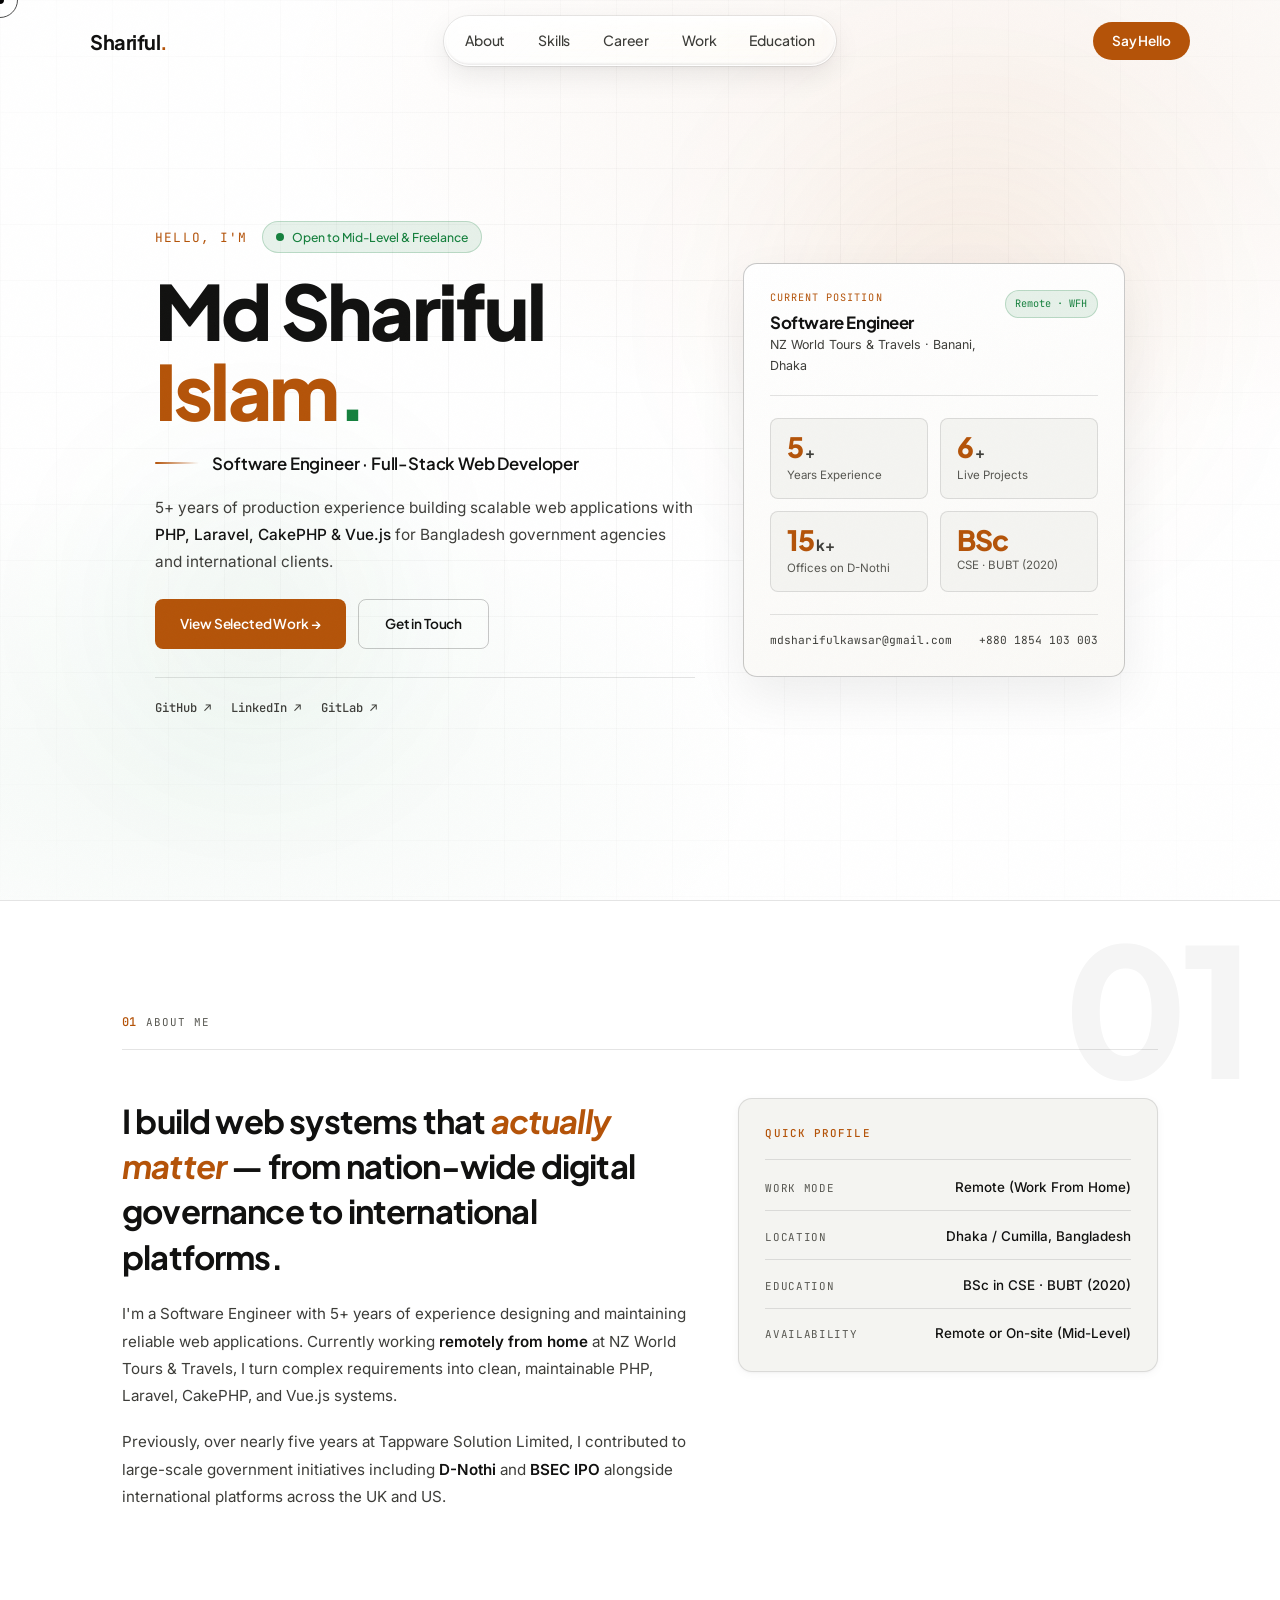
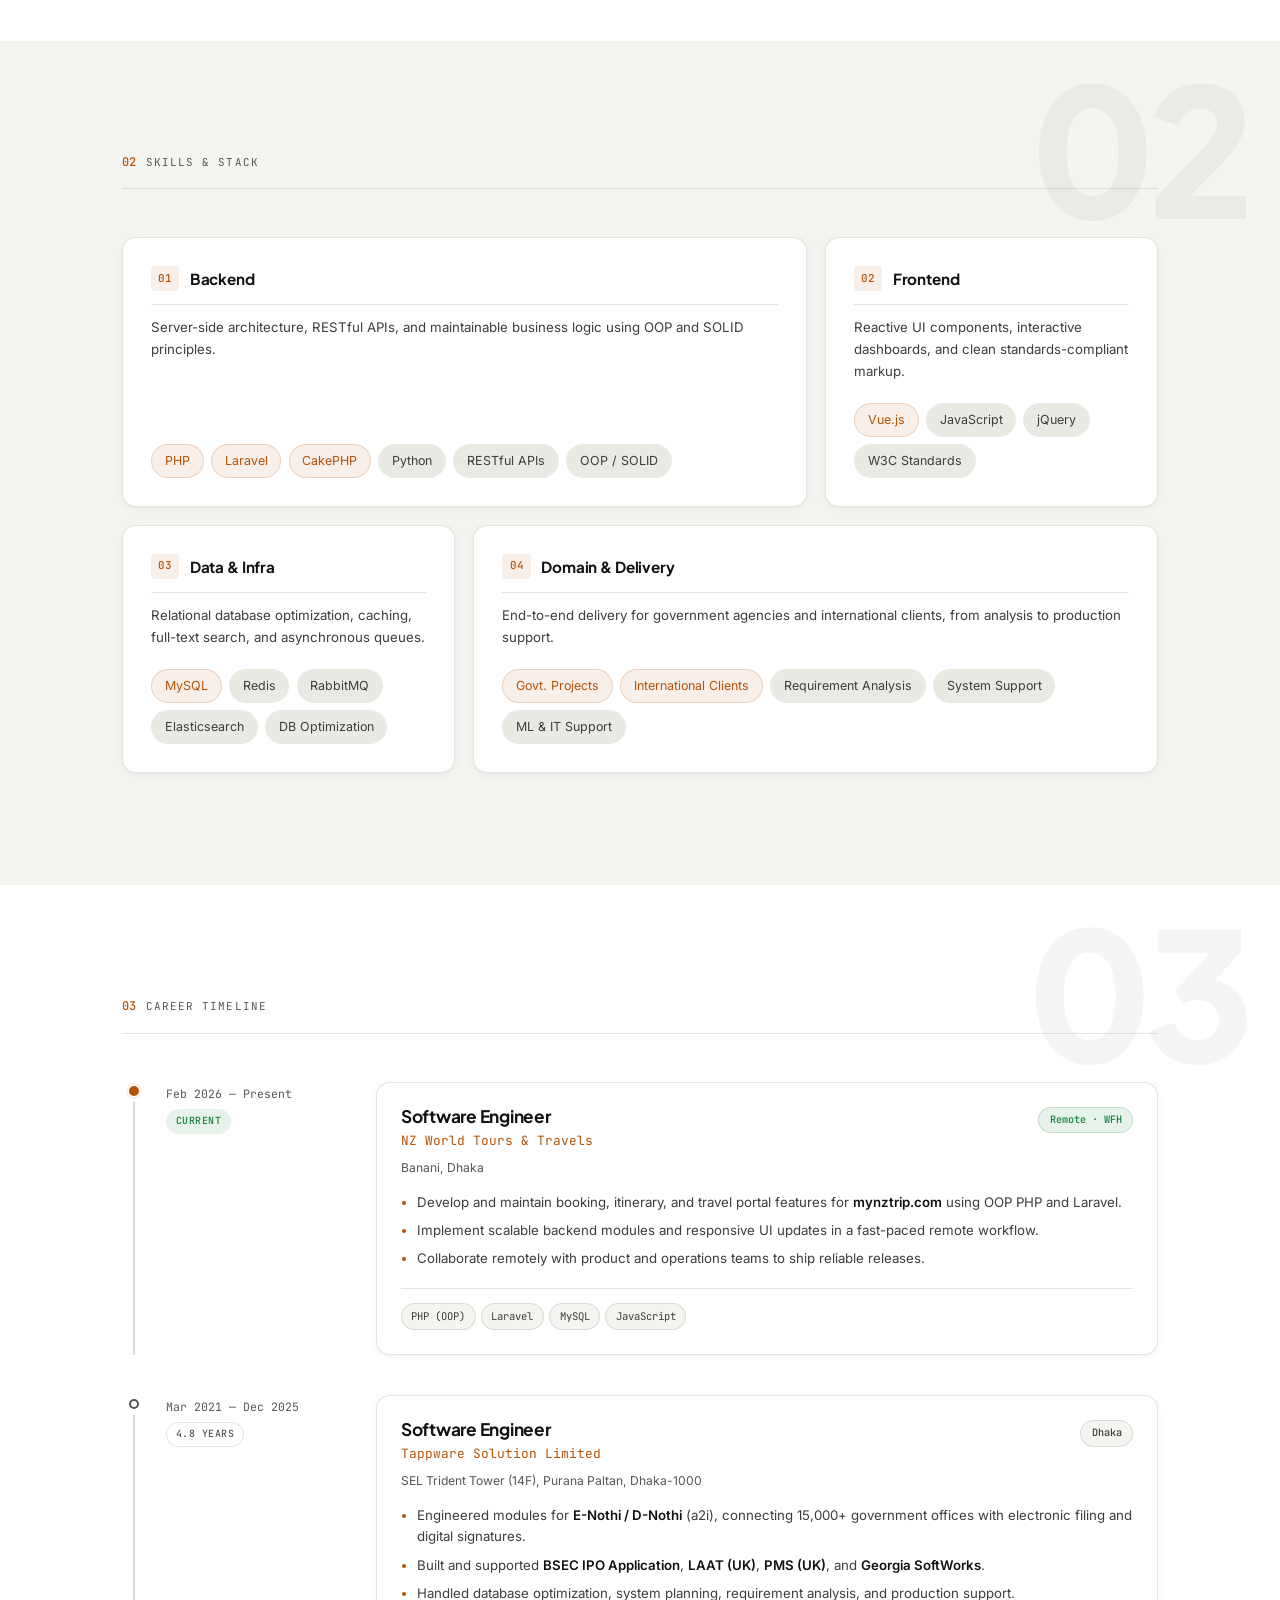
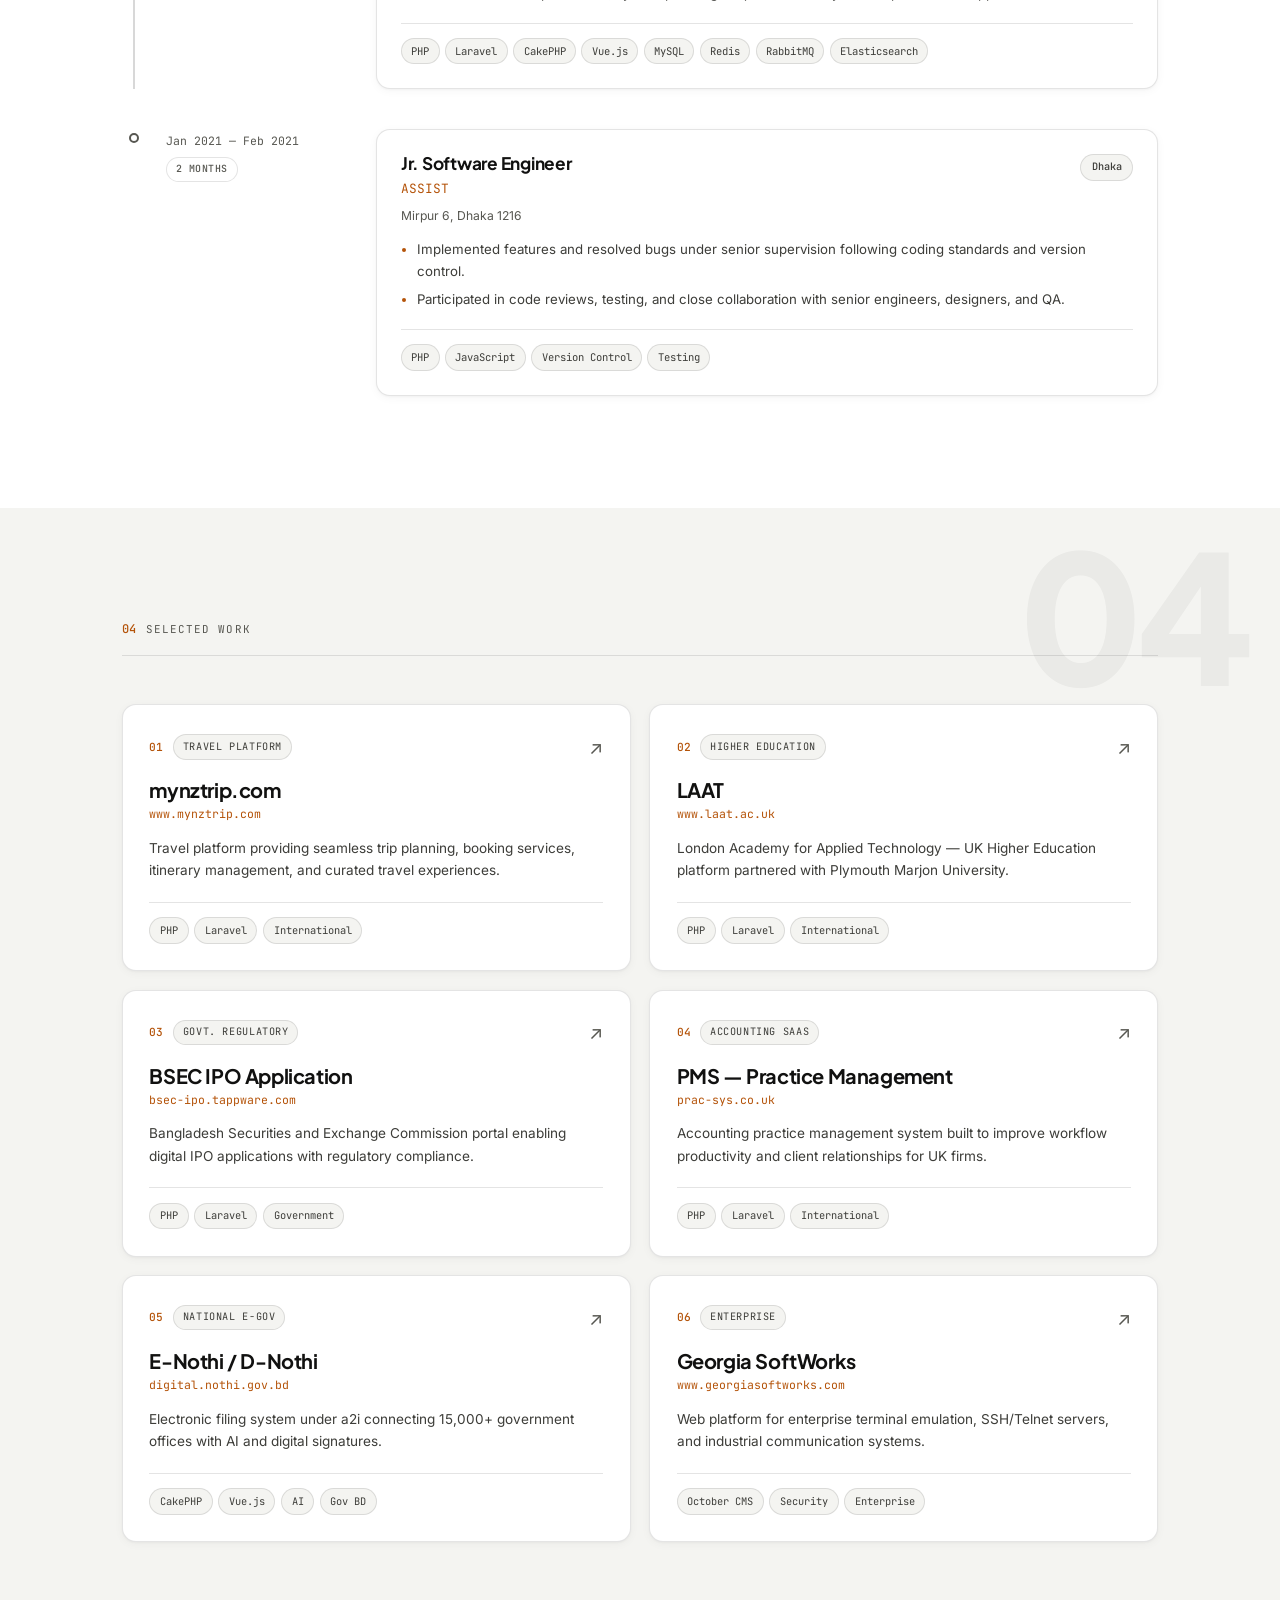
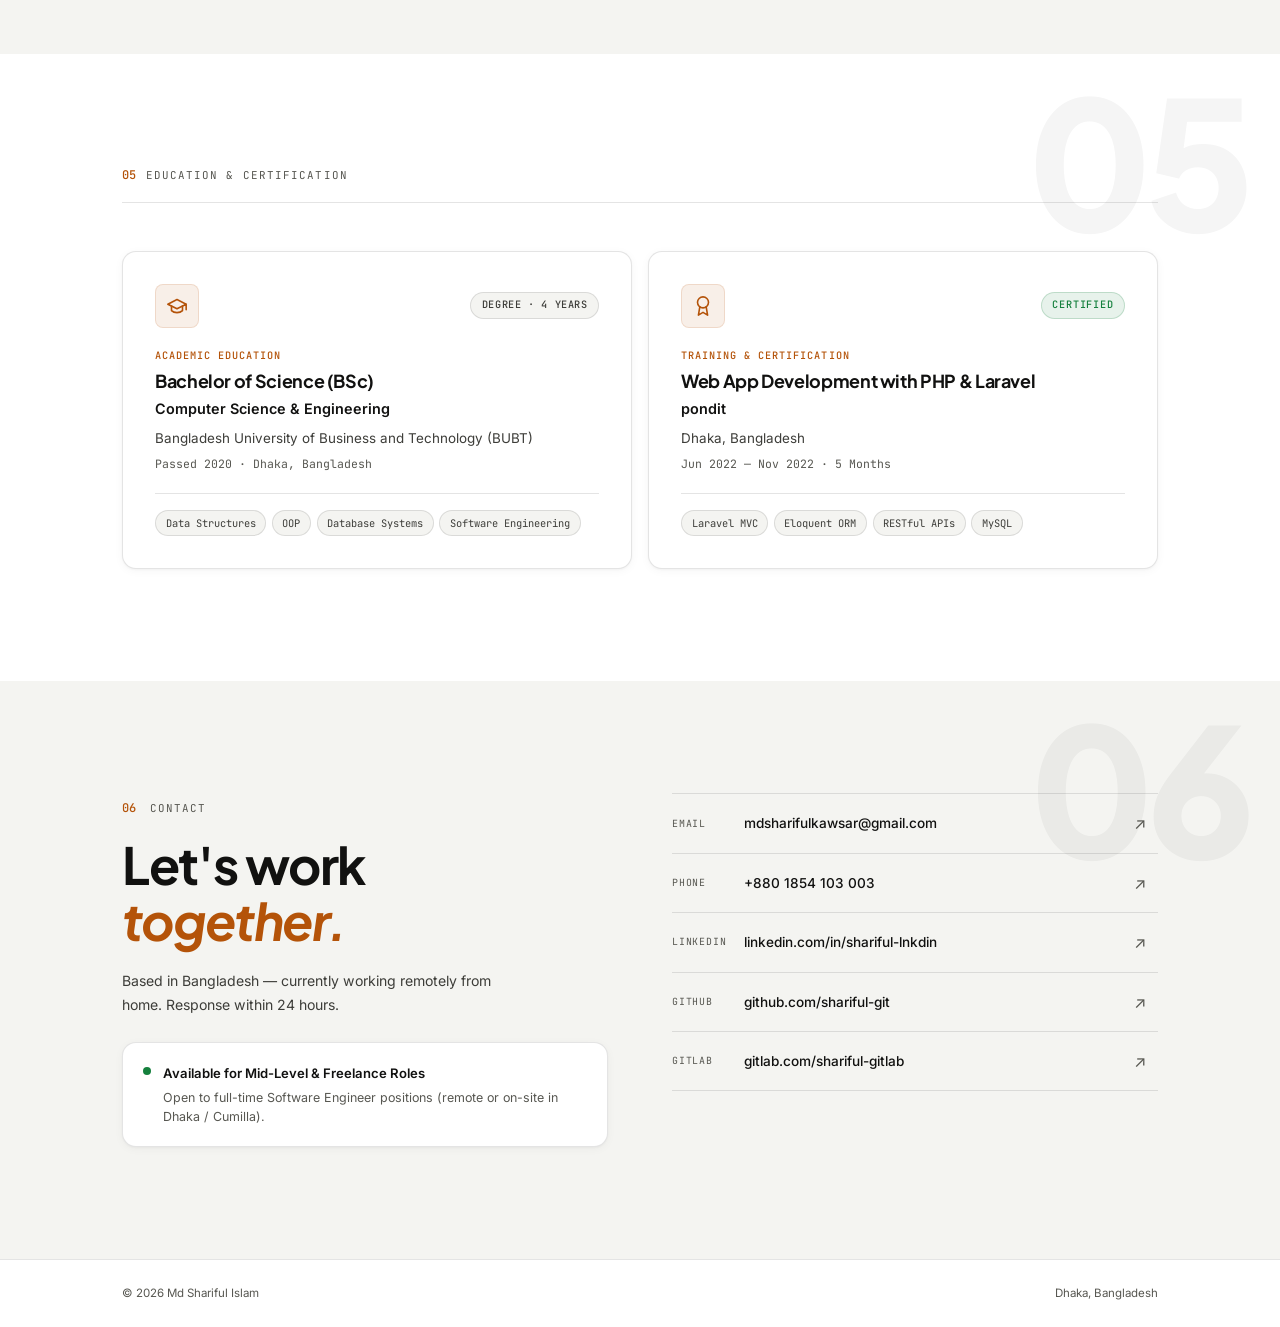
==== index.html @ 47222264 "first commit" ====
<!DOCTYPE html>
<html lang="en">

<head>
  <meta charset="UTF-8" />
  <meta name="viewport" content="width=device-width, initial-scale=1.0" />
  <title>Md Shariful Islam — Software Engineer (PHP, Laravel, CakePHP &amp; Vue.js)</title>
  <meta name="description" content="Md Shariful Islam is a Software Engineer with 5+ years of experience building scalable web applications using PHP, Laravel, CakePHP, and Vue.js for government agencies and international clients." />
  <meta name="keywords" content="Md Shariful Islam, Software Engineer, PHP Developer, Laravel Developer, CakePHP, Vue.js, Full-Stack Developer, Remote Software Engineer, Bangladesh" />
  <meta name="author" content="Md Shariful Islam" />
  <meta name="robots" content="index, follow" />
  <meta name="theme-color" content="#FFFFFF" />

  <!-- Open Graph / Social -->
  <meta property="og:type" content="website" />
  <meta property="og:title" content="Md Shariful Islam — Software Engineer" />
  <meta property="og:description" content="5+ years of production experience building scalable web applications with PHP, Laravel, CakePHP &amp; Vue.js." />
  <meta property="og:site_name" content="Md Shariful Islam" />
  <meta name="twitter:card" content="summary" />
  <meta name="twitter:title" content="Md Shariful Islam — Software Engineer" />
  <meta name="twitter:description" content="Software Engineer specializing in PHP, Laravel, CakePHP, Vue.js, and scalable web architectures." />

  <!-- Inline SVG Favicon -->
  <link rel="icon" type="image/svg+xml" href="data:image/svg+xml,%3Csvg xmlns='http://www.w3.org/2000/svg' viewBox='0 0 64 64'%3E%3Crect width='64' height='64' rx='14' fill='%23111110'/%3E%3Ctext x='50%25' y='55%25' dominant-baseline='middle' text-anchor='middle' font-family='sans-serif' font-weight='800' font-size='34' fill='%23FFFFFF'%3ES%3Ctspan fill='%23B45309'%3E.%3C/tspan%3E%3C/text%3E%3C/svg%3E" />

  <link rel="preconnect" href="https://fonts.googleapis.com">
  <link rel="preconnect" href="https://fonts.gstatic.com" crossorigin>
  <link href="https://fonts.googleapis.com/css2?family=Plus+Jakarta+Sans:ital,wght@0,400;0,500;0,600;0,700;0,800;1,600;1,700&family=Inter:wght@300;400;500;600&family=JetBrains+Mono:wght@400;500&display=swap" rel="stylesheet">
  <link rel="stylesheet" href="style.css">
  <noscript><style>.reveal,.anim-hero{opacity:1!important;transform:none!important;}</style></noscript>

  <script type="application/ld+json">
    {
      "@context": "https://schema.org",
      "@type": "Person",
      "name": "Md Shariful Islam",
      "jobTitle": "Software Engineer",
      "email": "mailto:mdsharifulkawsar@gmail.com",
      "telephone": "+8801854103003",
      "address": {
        "@type": "PostalAddress",
        "addressLocality": "Dhaka",
        "addressCountry": "BD"
      },
      "alumniOf": {
        "@type": "CollegeOrUniversity",
        "name": "Bangladesh University of Business and Technology"
      },
      "sameAs": [
        "https://github.com/shariful-git",
        "https://www.linkedin.com/in/shariful-lnkdin/",
        "https://gitlab.com/shariful-gitlab"
      ],
      "knowsAbout": ["PHP", "Laravel", "CakePHP", "Vue.js", "MySQL", "Redis", "RabbitMQ", "Elasticsearch", "RESTful APIs"]
    }
  </script>
</head>

<body>
  <a href="#main" class="skip-link">Skip to main content</a>

  <!-- Custom Cursor -->
  <div class="cursor" id="cursor" aria-hidden="true"></div>
  <div class="cursor-follower" id="cursorFollower" aria-hidden="true"></div>

  <!-- Navigation -->
  <nav id="navbar" aria-label="Primary navigation">
    <div class="nav-inner">
      <a href="#home" class="nav-brand" data-hover>Shariful<span>.</span></a>
      <ul class="nav-links" id="navLinks">
        <li class="nav-liquid-pill" id="navLiquidPill" aria-hidden="true"></li>
        <li><a href="#about" data-nav data-hover>About</a></li>
        <li><a href="#skills" data-nav data-hover>Skills</a></li>
        <li><a href="#experience" data-nav data-hover>Career</a></li>
        <li><a href="#projects" data-nav data-hover>Work</a></li>
        <li><a href="#education" data-nav data-hover>Education</a></li>
        <li class="nav-contact-item"><a href="#contact" data-nav data-hover>Contact</a></li>
      </ul>
      <div class="nav-right">
        <a href="#contact" class="nav-cta" data-nav data-hover>Say Hello</a>
        <button class="hamburger" id="hamburger" aria-label="Toggle navigation menu" aria-expanded="false" aria-controls="mobNav">
          <span></span><span></span>
        </button>
      </div>
    </div>
  </nav>

  <!-- Mobile Nav -->
  <div class="mob-nav" id="mobNav" aria-label="Mobile navigation" aria-hidden="true">
    <div class="mob-nav__inner">
      <ul class="mob-nav__links">
        <li><a href="#about">About</a></li>
        <li><a href="#skills">Skills</a></li>
        <li><a href="#experience">Career</a></li>
        <li><a href="#projects">Work</a></li>
        <li><a href="#education">Education</a></li>
        <li><a href="#contact">Say Hello</a></li>
      </ul>
      <div class="mob-nav__foot">
        <a href="mailto:mdsharifulkawsar@gmail.com">mdsharifulkawsar@gmail.com</a>
        <a href="tel:+8801854103003">+880 1854 103 003</a>
      </div>
    </div>
  </div>

  <!-- ======================== HERO ======================== -->
  <header class="hero" id="home">
    <div class="hero__blob hero__blob--1"></div>
    <div class="hero__blob hero__blob--2"></div>

    <div class="wrap hero__grid">
      <div class="hero__content">
        <div class="hero__top-meta anim-hero" data-delay="0">
          <span class="hero__greeting">Hello, I'm</span>
          <span class="hero__avail-pill">
            <span class="status-dot"></span>
            Open to Mid-Level &amp; Freelance
          </span>
        </div>

        <h1 class="hero__name">
          <span class="hero__name-line anim-hero" data-delay="1">Md Shariful</span>
          <span class="hero__name-line hero__name-accent anim-hero" data-delay="2">Islam<span class="hero__period">.</span></span>
        </h1>

        <div class="hero__role-row anim-hero" data-delay="3">
          <span class="hero__divider"></span>
          <p class="hero__role">Software Engineer · Full-Stack Web Developer</p>
        </div>

        <p class="hero__desc anim-hero" data-delay="4">
          5+ years of production experience building scalable web applications with <strong>PHP, Laravel, CakePHP &amp; Vue.js</strong> for Bangladesh government agencies and international clients.
        </p>

        <div class="hero__actions anim-hero" data-delay="5">
          <a href="#projects" class="btn btn--primary" data-hover>View Selected Work →</a>
          <a href="#contact" class="btn btn--ghost" data-hover>Get in Touch</a>
        </div>

        <div class="hero__socials anim-hero" data-delay="6">
          <a href="https://github.com/shariful-git" target="_blank" rel="noopener noreferrer" data-hover>GitHub ↗</a>
          <a href="https://www.linkedin.com/in/shariful-lnkdin/" target="_blank" rel="noopener noreferrer" data-hover>LinkedIn ↗</a>
          <a href="https://gitlab.com/shariful-gitlab" target="_blank" rel="noopener noreferrer" data-hover>GitLab ↗</a>
        </div>
      </div>

      <aside class="hero__panel anim-hero" data-delay="4">
        <div class="hero__panel-head">
          <div>
            <span class="hero__panel-eyebrow">Current Position</span>
            <h2 class="hero__panel-role">Software Engineer</h2>
            <p class="hero__panel-company">NZ World Tours &amp; Travels · Banani, Dhaka</p>
          </div>
          <span class="hero__panel-loc hero__panel-loc--remote">Remote · WFH</span>
        </div>

        <div class="hero__metrics">
          <div class="hero__metric">
            <div class="hero__metric-val"><span class="hero__stat-num" data-count="5">0</span><span class="hero__stat-plus">+</span></div>
            <div class="hero__metric-label">Years Experience</div>
          </div>
          <div class="hero__metric">
            <div class="hero__metric-val"><span class="hero__stat-num" data-count="6">0</span><span class="hero__stat-plus">+</span></div>
            <div class="hero__metric-label">Live Projects</div>
          </div>
          <div class="hero__metric">
            <div class="hero__metric-val"><span class="hero__stat-num" data-count="15">0</span><span class="hero__stat-plus">k+</span></div>
            <div class="hero__metric-label">Offices on D-Nothi</div>
          </div>
          <div class="hero__metric">
            <div class="hero__metric-val"><span class="hero__stat-num">BSc</span></div>
            <div class="hero__metric-label">CSE · BUBT (2020)</div>
          </div>
        </div>

        <div class="hero__panel-foot">
          <a href="mailto:mdsharifulkawsar@gmail.com" data-hover>mdsharifulkawsar@gmail.com</a>
          <a href="tel:+8801854103003" data-hover>+880 1854 103 003</a>
        </div>
      </aside>
    </div>
  </header>

  <!-- ======================== MAIN CONTENT ======================== -->
  <main id="main">
  <!-- ======================== ABOUT ======================== -->
  <section class="about" id="about">
    <span class="section__bg-num" aria-hidden="true">01</span>
    <div class="wrap">
      <div class="section__head reveal">
        <span class="eyebrow-num">01</span>
        <span class="eyebrow-text">About Me</span>
      </div>

      <div class="about__grid">
        <div class="about__body reveal">
          <h2 class="about__heading">I build web systems that <em>actually matter</em> — from nation-wide digital governance to international platforms.</h2>
          <p class="about__text">
            I'm a Software Engineer with 5+ years of experience designing and maintaining reliable web applications. Currently working <strong>remotely from home</strong> at NZ World Tours &amp; Travels, I turn complex requirements into clean, maintainable PHP, Laravel, CakePHP, and Vue.js systems.
          </p>
          <p class="about__text">
            Previously, over nearly five years at Tappware Solution Limited, I contributed to large-scale government initiatives including <strong>D-Nothi</strong> and <strong>BSEC IPO</strong> alongside international platforms across the UK and US.
          </p>
        </div>

        <aside class="about__card reveal">
          <div class="about__card-head">
            <span class="about__card-eyebrow">Quick Profile</span>
          </div>
          <dl class="about__facts">
            <div class="about__fact">
              <dt>Work Mode</dt>
              <dd>Remote (Work From Home)</dd>
            </div>
            <div class="about__fact">
              <dt>Location</dt>
              <dd>Dhaka / Cumilla, Bangladesh</dd>
            </div>
            <div class="about__fact">
              <dt>Education</dt>
              <dd>BSc in CSE · BUBT (2020)</dd>
            </div>
            <div class="about__fact">
              <dt>Availability</dt>
              <dd>Remote or On-site (Mid-Level)</dd>
            </div>
          </dl>
        </aside>
      </div>
    </div>
  </section>

  <!-- ======================== SKILLS ======================== -->
  <section class="skills" id="skills">
    <span class="section__bg-num" aria-hidden="true">02</span>
    <div class="wrap">
      <div class="section__head reveal">
        <span class="eyebrow-num">02</span>
        <span class="eyebrow-text">Skills &amp; Stack</span>
      </div>

      <div class="bento">
        <div class="bento__cell bento__cell--wide reveal" data-hover>
          <div class="bento__head">
            <span class="bento__num">01</span>
            <h3 class="bento__title">Backend</h3>
          </div>
          <p class="bento__desc">Server-side architecture, RESTful APIs, and maintainable business logic using OOP and SOLID principles.</p>
          <div class="bento__tags">
            <span class="tag tag--hot" data-hover>PHP</span>
            <span class="tag tag--hot" data-hover>Laravel</span>
            <span class="tag tag--hot" data-hover>CakePHP</span>
            <span class="tag" data-hover>Python</span>
            <span class="tag" data-hover>RESTful APIs</span>
            <span class="tag" data-hover>OOP / SOLID</span>
          </div>
        </div>

        <div class="bento__cell reveal" data-hover>
          <div class="bento__head">
            <span class="bento__num">02</span>
            <h3 class="bento__title">Frontend</h3>
          </div>
          <p class="bento__desc">Reactive UI components, interactive dashboards, and clean standards-compliant markup.</p>
          <div class="bento__tags">
            <span class="tag tag--hot" data-hover>Vue.js</span>
            <span class="tag" data-hover>JavaScript</span>
            <span class="tag" data-hover>jQuery</span>
            <span class="tag" data-hover>W3C Standards</span>
          </div>
        </div>

        <div class="bento__cell reveal" data-hover>
          <div class="bento__head">
            <span class="bento__num">03</span>
            <h3 class="bento__title">Data &amp; Infra</h3>
          </div>
          <p class="bento__desc">Relational database optimization, caching, full-text search, and asynchronous queues.</p>
          <div class="bento__tags">
            <span class="tag tag--hot" data-hover>MySQL</span>
            <span class="tag" data-hover>Redis</span>
            <span class="tag" data-hover>RabbitMQ</span>
            <span class="tag" data-hover>Elasticsearch</span>
            <span class="tag" data-hover>DB Optimization</span>
          </div>
        </div>

        <div class="bento__cell bento__cell--wide reveal" data-hover>
          <div class="bento__head">
            <span class="bento__num">04</span>
            <h3 class="bento__title">Domain &amp; Delivery</h3>
          </div>
          <p class="bento__desc">End-to-end delivery for government agencies and international clients, from analysis to production support.</p>
          <div class="bento__tags">
            <span class="tag tag--hot" data-hover>Govt. Projects</span>
            <span class="tag tag--hot" data-hover>International Clients</span>
            <span class="tag" data-hover>Requirement Analysis</span>
            <span class="tag" data-hover>System Support</span>
            <span class="tag" data-hover>ML &amp; IT Support</span>
          </div>
        </div>
      </div>
    </div>
  </section>

  <!-- ======================== EXPERIENCE ======================== -->
  <section class="experience" id="experience">
    <span class="section__bg-num" aria-hidden="true">03</span>
    <div class="wrap">
      <div class="section__head reveal">
        <span class="eyebrow-num">03</span>
        <span class="eyebrow-text">Career Timeline</span>
      </div>

      <div class="tl">
        <article class="tl__item reveal">
          <div class="tl__marker"><div class="tl__dot tl__dot--active"></div><div class="tl__line"></div></div>
          <div class="tl__meta">
            <span class="tl__date">Feb 2026 — Present</span>
            <span class="tl__badge tl__badge--live">Current</span>
          </div>
          <div class="tl__card" data-hover>
            <div class="tl__card-head">
              <div>
                <h3 class="tl__role">Software Engineer</h3>
                <p class="tl__company">NZ World Tours &amp; Travels</p>
              </div>
              <span class="tl__mode tl__mode--remote">Remote · WFH</span>
            </div>
            <p class="tl__loc">Banani, Dhaka</p>
            <ul class="tl__points">
              <li>Develop and maintain booking, itinerary, and travel portal features for <strong>mynztrip.com</strong> using OOP PHP and Laravel.</li>
              <li>Implement scalable backend modules and responsive UI updates in a fast-paced remote workflow.</li>
              <li>Collaborate remotely with product and operations teams to ship reliable releases.</li>
            </ul>
            <div class="tl__tech">
              <span>PHP (OOP)</span><span>Laravel</span><span>MySQL</span><span>JavaScript</span>
            </div>
          </div>
        </article>

        <article class="tl__item reveal">
          <div class="tl__marker"><div class="tl__dot"></div><div class="tl__line"></div></div>
          <div class="tl__meta">
            <span class="tl__date">Mar 2021 — Dec 2025</span>
            <span class="tl__badge">4.8 Years</span>
          </div>
          <div class="tl__card" data-hover>
            <div class="tl__card-head">
              <div>
                <h3 class="tl__role">Software Engineer</h3>
                <p class="tl__company">Tappware Solution Limited</p>
              </div>
              <span class="tl__mode">Dhaka</span>
            </div>
            <p class="tl__loc">SEL Trident Tower (14F), Purana Paltan, Dhaka-1000</p>
            <ul class="tl__points">
              <li>Engineered modules for <strong>E-Nothi / D-Nothi</strong> (a2i), connecting 15,000+ government offices with electronic filing and digital signatures.</li>
              <li>Built and supported <strong>BSEC IPO Application</strong>, <strong>LAAT (UK)</strong>, <strong>PMS (UK)</strong>, and <strong>Georgia SoftWorks</strong>.</li>
              <li>Handled database optimization, system planning, requirement analysis, and production support.</li>
            </ul>
            <div class="tl__tech">
              <span>PHP</span><span>Laravel</span><span>CakePHP</span><span>Vue.js</span><span>MySQL</span><span>Redis</span><span>RabbitMQ</span><span>Elasticsearch</span>
            </div>
          </div>
        </article>

        <article class="tl__item reveal">
          <div class="tl__marker"><div class="tl__dot"></div></div>
          <div class="tl__meta">
            <span class="tl__date">Jan 2021 — Feb 2021</span>
            <span class="tl__badge">2 Months</span>
          </div>
          <div class="tl__card" data-hover>
            <div class="tl__card-head">
              <div>
                <h3 class="tl__role">Jr. Software Engineer</h3>
                <p class="tl__company">ASSIST</p>
              </div>
              <span class="tl__mode">Dhaka</span>
            </div>
            <p class="tl__loc">Mirpur 6, Dhaka 1216</p>
            <ul class="tl__points">
              <li>Implemented features and resolved bugs under senior supervision following coding standards and version control.</li>
              <li>Participated in code reviews, testing, and close collaboration with senior engineers, designers, and QA.</li>
            </ul>
            <div class="tl__tech">
              <span>PHP</span><span>JavaScript</span><span>Version Control</span><span>Testing</span>
            </div>
          </div>
        </article>
      </div>
    </div>
  </section>

  <!-- ======================== PROJECTS ======================== -->
  <section class="projects" id="projects">
    <span class="section__bg-num" aria-hidden="true">04</span>
    <div class="wrap">
      <div class="section__head reveal">
        <span class="eyebrow-num">04</span>
        <span class="eyebrow-text">Selected Work</span>
      </div>

      <div class="proj-grid">
        <a href="https://www.mynztrip.com" target="_blank" rel="noopener noreferrer" class="proj-card reveal" data-hover>
          <div class="proj-card__top">
            <span class="proj-card__num">01</span>
            <span class="proj-card__cat">Travel Platform</span>
            <span class="proj-card__arrow">↗</span>
          </div>
          <h3 class="proj-card__name">mynztrip.com</h3>
          <p class="proj-card__url">www.mynztrip.com</p>
          <p class="proj-card__desc">Travel platform providing seamless trip planning, booking services, itinerary management, and curated travel experiences.</p>
          <div class="proj-card__tags">
            <span>PHP</span><span>Laravel</span><span>International</span>
          </div>
        </a>

        <a href="https://www.laat.ac.uk" target="_blank" rel="noopener noreferrer" class="proj-card reveal" data-hover>
          <div class="proj-card__top">
            <span class="proj-card__num">02</span>
            <span class="proj-card__cat">Higher Education</span>
            <span class="proj-card__arrow">↗</span>
          </div>
          <h3 class="proj-card__name">LAAT</h3>
          <p class="proj-card__url">www.laat.ac.uk</p>
          <p class="proj-card__desc">London Academy for Applied Technology — UK Higher Education platform partnered with Plymouth Marjon University.</p>
          <div class="proj-card__tags">
            <span>PHP</span><span>Laravel</span><span>International</span>
          </div>
        </a>

        <a href="https://bsec-ipo.tappware.com" target="_blank" rel="noopener noreferrer" class="proj-card reveal" data-hover>
          <div class="proj-card__top">
            <span class="proj-card__num">03</span>
            <span class="proj-card__cat">Govt. Regulatory</span>
            <span class="proj-card__arrow">↗</span>
          </div>
          <h3 class="proj-card__name">BSEC IPO Application</h3>
          <p class="proj-card__url">bsec-ipo.tappware.com</p>
          <p class="proj-card__desc">Bangladesh Securities and Exchange Commission portal enabling digital IPO applications with regulatory compliance.</p>
          <div class="proj-card__tags">
            <span>PHP</span><span>Laravel</span><span>Government</span>
          </div>
        </a>

        <a href="https://prac-sys.co.uk" target="_blank" rel="noopener noreferrer" class="proj-card reveal" data-hover>
          <div class="proj-card__top">
            <span class="proj-card__num">04</span>
            <span class="proj-card__cat">Accounting SaaS</span>
            <span class="proj-card__arrow">↗</span>
          </div>
          <h3 class="proj-card__name">PMS — Practice Management</h3>
          <p class="proj-card__url">prac-sys.co.uk</p>
          <p class="proj-card__desc">Accounting practice management system built to improve workflow productivity and client relationships for UK firms.</p>
          <div class="proj-card__tags">
            <span>PHP</span><span>Laravel</span><span>International</span>
          </div>
        </a>

        <a href="https://digital.nothi.gov.bd" target="_blank" rel="noopener noreferrer" class="proj-card reveal" data-hover>
          <div class="proj-card__top">
            <span class="proj-card__num">05</span>
            <span class="proj-card__cat">National e-Gov</span>
            <span class="proj-card__arrow">↗</span>
          </div>
          <h3 class="proj-card__name">E-Nothi / D-Nothi</h3>
          <p class="proj-card__url">digital.nothi.gov.bd</p>
          <p class="proj-card__desc">Electronic filing system under a2i connecting 15,000+ government offices with AI and digital signatures.</p>
          <div class="proj-card__tags">
            <span>CakePHP</span><span>Vue.js</span><span>AI</span><span>Gov BD</span>
          </div>
        </a>

        <a href="https://www.georgiasoftworks.com" target="_blank" rel="noopener noreferrer" class="proj-card reveal" data-hover>
          <div class="proj-card__top">
            <span class="proj-card__num">06</span>
            <span class="proj-card__cat">Enterprise</span>
            <span class="proj-card__arrow">↗</span>
          </div>
          <h3 class="proj-card__name">Georgia SoftWorks</h3>
          <p class="proj-card__url">www.georgiasoftworks.com</p>
          <p class="proj-card__desc">Web platform for enterprise terminal emulation, SSH/Telnet servers, and industrial communication systems.</p>
          <div class="proj-card__tags">
            <span>October CMS</span><span>Security</span><span>Enterprise</span>
          </div>
        </a>
      </div>
    </div>
  </section>

  <!-- ======================== EDUCATION ======================== -->
  <section class="education" id="education">
    <span class="section__bg-num" aria-hidden="true">05</span>
    <div class="wrap">
      <div class="section__head reveal">
        <span class="eyebrow-num">05</span>
        <span class="eyebrow-text">Education &amp; Certification</span>
      </div>
      <div class="edu-grid">
        <article class="edu reveal" data-hover>
          <div class="edu__top">
            <div class="edu__icon" aria-hidden="true">
              <svg width="22" height="22" viewBox="0 0 24 24" fill="none" stroke="currentColor" stroke-width="1.75" stroke-linecap="round" stroke-linejoin="round">
                <path d="M22 10v6M2 10l10-5 10 5-10 5z"/>
                <path d="M6 12v5c3 3 9 3 12 0v-5"/>
              </svg>
            </div>
            <span class="edu__badge">Degree · 4 Years</span>
          </div>
          <span class="edu__type">Academic Education</span>
          <h3 class="edu__title">Bachelor of Science (BSc)</h3>
          <p class="edu__field">Computer Science &amp; Engineering</p>
          <p class="edu__inst">Bangladesh University of Business and Technology (BUBT)</p>
          <p class="edu__year">Passed 2020 · Dhaka, Bangladesh</p>
          <div class="edu__tags">
            <span>Data Structures</span>
            <span>OOP</span>
            <span>Database Systems</span>
            <span>Software Engineering</span>
          </div>
        </article>

        <article class="edu reveal" data-hover>
          <div class="edu__top">
            <div class="edu__icon" aria-hidden="true">
              <svg width="22" height="22" viewBox="0 0 24 24" fill="none" stroke="currentColor" stroke-width="1.75" stroke-linecap="round" stroke-linejoin="round">
                <circle cx="12" cy="8" r="6"/>
                <path d="M15.477 12.89 17 22l-5-3-5 3 1.523-9.11"/>
              </svg>
            </div>
            <span class="edu__cert">Certified</span>
          </div>
          <span class="edu__type">Training &amp; Certification</span>
          <h3 class="edu__title">Web App Development with PHP &amp; Laravel</h3>
          <p class="edu__field">pondit</p>
          <p class="edu__inst">Dhaka, Bangladesh</p>
          <p class="edu__year">Jun 2022 — Nov 2022 · 5 Months</p>
          <div class="edu__tags">
            <span>Laravel MVC</span>
            <span>Eloquent ORM</span>
            <span>RESTful APIs</span>
            <span>MySQL</span>
          </div>
        </article>
      </div>
    </div>
  </section>

  <!-- ======================== CONTACT ======================== -->
  <section class="contact" id="contact">
    <span class="section__bg-num" aria-hidden="true">06</span>
    <div class="wrap">
      <div class="contact__layout">
        <div class="contact__left reveal">
          <span class="eyebrow-num">06</span>
          <span class="eyebrow-text">Contact</span>
          <h2 class="contact__heading">Let's work<br><em>together.</em></h2>
          <p class="contact__note">Based in Bangladesh — currently working remotely from home. Response within 24 hours.</p>
          <div class="contact__avail">
            <span class="status-dot"></span>
            <div>
              <strong>Available for Mid-Level &amp; Freelance Roles</strong>
              <p>Open to full-time Software Engineer positions (remote or on-site in Dhaka / Cumilla).</p>
            </div>
          </div>
        </div>

        <div class="contact__right reveal">
          <a href="mailto:mdsharifulkawsar@gmail.com" class="ch-link" data-hover>
            <span class="ch-link__label">Email</span>
            <span class="ch-link__val">mdsharifulkawsar@gmail.com</span>
            <span class="ch-link__arrow">↗</span>
          </a>
          <a href="tel:+8801854103003" class="ch-link" data-hover>
            <span class="ch-link__label">Phone</span>
            <span class="ch-link__val">+880 1854 103 003</span>
            <span class="ch-link__arrow">↗</span>
          </a>
          <a href="https://www.linkedin.com/in/shariful-lnkdin/" target="_blank" rel="noopener noreferrer" class="ch-link" data-hover>
            <span class="ch-link__label">LinkedIn</span>
            <span class="ch-link__val">linkedin.com/in/shariful-lnkdin</span>
            <span class="ch-link__arrow">↗</span>
          </a>
          <a href="https://github.com/shariful-git" target="_blank" rel="noopener noreferrer" class="ch-link" data-hover>
            <span class="ch-link__label">GitHub</span>
            <span class="ch-link__val">github.com/shariful-git</span>
            <span class="ch-link__arrow">↗</span>
          </a>
          <a href="https://gitlab.com/shariful-gitlab" target="_blank" rel="noopener noreferrer" class="ch-link" data-hover>
            <span class="ch-link__label">GitLab</span>
            <span class="ch-link__val">gitlab.com/shariful-gitlab</span>
            <span class="ch-link__arrow">↗</span>
          </a>
        </div>
      </div>
    </div>
  </section>
  </main>

  <!-- Footer -->
  <footer>
    <div class="wrap footer__inner">
      <p>&copy; 2026 Md Shariful Islam</p>
      <p>Dhaka, Bangladesh</p>
    </div>
  </footer>

  <script src="script.js" defer></script>
</body>

</html>
---- style.css ----
/* =============================================
   RESET & TOKENS
   ============================================= */
*, *::before, *::after { box-sizing: border-box; margin: 0; padding: 0; }

:root {
  --bg:          #FFFFFF;
  --bg-raised:   #F4F4F1;
  --bg-card:     #FFFFFF;
  --bg-hover:    #EAEAE4;
  --text:        #111110;
  --text-dim:    #3D3D39;
  --text-faint:  #575751;
  --accent:      #B45309;
  --accent-glow: rgba(180,83,9,0.09);
  --accent-mid:  rgba(180,83,9,0.18);
  --green:       #15803D;
  --green-dim:   rgba(21,128,61,0.1);
  --border:      rgba(17,17,16,0.11);
  --border-h:    rgba(17,17,16,0.22);
  --shadow-card: 0 2px 10px rgba(17,17,16,0.04), 0 1px 2px rgba(17,17,16,0.03);
  --r:           8px;
  --r-lg:        14px;
  --ease:        cubic-bezier(.25,0,.1,1);
}

html { scroll-behavior: smooth; }

body {
  background: var(--bg);
  color: var(--text);
  font-family: 'Inter', -apple-system, BlinkMacSystemFont, 'Segoe UI', sans-serif;
  font-weight: 400;
  line-height: 1.65;
  overflow-x: hidden;
  -webkit-font-smoothing: antialiased;
}

::selection {
  background: var(--accent);
  color: var(--bg);
}

/* Scrollbar */
::-webkit-scrollbar { width: 6px; }
::-webkit-scrollbar-track { background: var(--bg); }
::-webkit-scrollbar-thumb { background: var(--text-faint); border-radius: 3px; }

/* Grain overlay */
body::after {
  content: '';
  position: fixed;
  inset: 0;
  background-image: url("data:image/svg+xml,%3Csvg viewBox='0 0 256 256' xmlns='http://www.w3.org/2000/svg'%3E%3Cfilter id='n'%3E%3CfeTurbulence type='fractalNoise' baseFrequency='0.9' numOctaves='4' stitchTiles='stitch'/%3E%3C/filter%3E%3Crect width='100%25' height='100%25' filter='url(%23n)' opacity='0.02'/%3E%3C/svg%3E");
  background-repeat: repeat;
  background-size: 180px;
  pointer-events: none;
  z-index: 9990;
}

.wrap {
  max-width: 1100px;
  margin: 0 auto;
  padding: 0 2rem;
}

a { color: inherit; text-decoration: none; }
ul { list-style: none; }

section[id],
header[id] {
  scroll-margin-top: 84px;
}

.skip-link {
  position: fixed;
  top: -100px;
  left: 1rem;
  z-index: 10002;
  background: var(--text);
  color: var(--bg);
  font-family: 'Plus Jakarta Sans', sans-serif;
  font-size: 0.85rem;
  font-weight: 600;
  padding: 0.65rem 1.1rem;
  border-radius: var(--r);
  transition: top 0.2s var(--ease);
}

.skip-link:focus {
  top: 1rem;
}

:focus-visible {
  outline: 2px solid var(--accent);
  outline-offset: 3px;
}

/* =============================================
   CUSTOM CURSOR
   ============================================= */
.cursor, .cursor-follower {
  display: none;
  position: fixed;
  border-radius: 50%;
  pointer-events: none;
  z-index: 10000;
  mix-blend-mode: difference;
  transition: transform 0.15s var(--ease), width 0.25s, height 0.25s;
}

.has-cursor .cursor {
  display: block;
  width: 8px;
  height: 8px;
  background: #fff;
  transform: translate(-50%, -50%);
}

.has-cursor .cursor-follower {
  display: block;
  width: 36px;
  height: 36px;
  border: 1px solid rgba(255,255,255,0.7);
  transform: translate(-50%, -50%);
}

.has-cursor .cursor-follower.hovering {
  width: 56px;
  height: 56px;
  border-color: var(--accent);
  background: rgba(180,83,9,0.08);
}

body.has-cursor { cursor: none; }
body.has-cursor a, body.has-cursor button, body.has-cursor [data-hover] { cursor: none; }

/* =============================================
   TYPOGRAPHY
   ============================================= */
h1, h2, h3 {
  font-family: 'Plus Jakarta Sans', 'Inter', -apple-system, BlinkMacSystemFont, sans-serif;
  font-weight: 700;
  line-height: 1.15;
  letter-spacing: -0.025em;
}

h2 em { font-style: italic; }

.eyebrow-num {
  font-family: 'JetBrains Mono', monospace;
  font-size: 0.75rem;
  font-weight: 500;
  color: var(--accent);
}

.eyebrow-text {
  font-family: 'JetBrains Mono', monospace;
  font-size: 0.68rem;
  color: var(--text-faint);
  text-transform: uppercase;
  letter-spacing: 0.1em;
  margin-left: 0.6rem;
}

.section__head {
  display: flex;
  align-items: center;
  margin-bottom: 3rem;
  padding-bottom: 1rem;
  border-bottom: 1px solid var(--border);
}

.section__bg-num {
  position: absolute;
  top: 1rem;
  right: 2rem;
  font-family: 'Plus Jakarta Sans', sans-serif;
  font-size: clamp(6rem, 14vw, 12rem);
  font-weight: 800;
  letter-spacing: -0.04em;
  color: rgba(17,17,16,0.045);
  line-height: 1;
  pointer-events: none;
  user-select: none;
}

/* =============================================
   NAVIGATION
   ============================================= */
nav {
  position: fixed;
  top: 0; left: 0; right: 0;
  z-index: 9999;
  display: flex;
  align-items: center;
  padding: 0 2rem;
  height: 82px;
  background: transparent;
  pointer-events: none;
  font-family: 'Plus Jakarta Sans', 'Inter', -apple-system, BlinkMacSystemFont, sans-serif;
  transition: height 0.4s var(--ease);
}

nav.scrolled {
  height: 68px;
}

.nav-inner {
  width: 100%;
  max-width: 1100px;
  margin: 0 auto;
  display: grid;
  grid-template-columns: 1fr auto 1fr;
  align-items: center;
  gap: 1rem;
}

.nav-brand {
  justify-self: start;
  pointer-events: auto;
  font-family: 'Plus Jakarta Sans', sans-serif;
  font-size: 1.25rem;
  font-weight: 700;
  letter-spacing: -0.025em;
  color: var(--text);
  transition: opacity 0.3s var(--ease), transform 0.35s var(--ease);
}
.nav-brand:hover { opacity: 0.9; }
.nav-brand span { color: var(--accent); }

nav.scrolled .nav-brand,
nav.scrolled .nav-right {
  opacity: 0;
  transform: translateY(-12px) scale(0.96);
  pointer-events: none;
}

.nav-links {
  position: relative;
  justify-self: center;
  pointer-events: auto;
  display: flex;
  align-items: center;
  gap: 0.15rem;
  padding: 5px;
  border-radius: 100px;
  background: linear-gradient(135deg, rgba(255,255,255,0.42) 0%, rgba(255,255,255,0.18) 100%);
  backdrop-filter: blur(24px) saturate(210%) contrast(1.05);
  -webkit-backdrop-filter: blur(24px) saturate(210%) contrast(1.05);
  border: 1px solid rgba(255,255,255,0.9);
  outline: 1px solid rgba(17,17,16,0.08);
  box-shadow:
    0 10px 28px rgba(17,17,16,0.08),
    0 2px 6px rgba(17,17,16,0.04),
    inset 0 1.5px 1.5px rgba(255,255,255,1),
    inset 0 -1.5px 2px rgba(17,17,16,0.08),
    inset 0 0 14px rgba(255,255,255,0.45);
  transition: transform 0.4s cubic-bezier(0.22, 1.25, 0.36, 1), box-shadow 0.4s var(--ease), background 0.4s var(--ease);
}

.nav-links::before {
  content: '';
  position: absolute;
  top: 2px;
  left: 12px;
  right: 12px;
  height: 40%;
  border-radius: 100px;
  background: linear-gradient(180deg, rgba(255,255,255,0.7) 0%, rgba(255,255,255,0) 100%);
  pointer-events: none;
  z-index: 0;
}

.nav-links:hover {
  transform: scale(1.015);
}

nav.scrolled .nav-links {
  transform: translateY(2px);
  background: linear-gradient(135deg, rgba(255,255,255,0.46) 0%, rgba(255,255,255,0.22) 100%);
  box-shadow:
    0 16px 40px rgba(17,17,16,0.14),
    0 4px 12px rgba(17,17,16,0.06),
    inset 0 1.5px 1.5px rgba(255,255,255,1),
    inset 0 -1.5px 2px rgba(17,17,16,0.1),
    inset 0 0 16px rgba(255,255,255,0.55);
}

nav.scrolled .nav-links:hover {
  transform: translateY(2px) scale(1.015);
}

.nav-liquid-pill {
  position: absolute;
  top: 5px;
  left: 0;
  height: calc(100% - 10px);
  width: 0;
  opacity: 0;
  border-radius: 100px;
  pointer-events: none;
  z-index: 0;
  will-change: transform, width, opacity;
  background: linear-gradient(180deg, rgba(255,255,255,0.88) 0%, rgba(255,255,255,0.34) 55%, rgba(255,255,255,0.58) 100%);
  backdrop-filter: blur(8px) saturate(160%);
  -webkit-backdrop-filter: blur(8px) saturate(160%);
  border: 1px solid rgba(255,255,255,0.95);
  box-shadow:
    0 4px 14px rgba(17,17,16,0.12),
    0 1px 3px rgba(17,17,16,0.06),
    inset 0 1.5px 1px rgba(255,255,255,1),
    inset 0 -1.5px 2px rgba(17,17,16,0.1);
  transition:
    transform 0.44s cubic-bezier(0.28, 1.32, 0.42, 1),
    width 0.44s cubic-bezier(0.28, 1.32, 0.42, 1),
    opacity 0.22s ease;
}

.nav-liquid-pill::before {
  content: '';
  position: absolute;
  top: 2px;
  left: 8px;
  right: 8px;
  height: 44%;
  border-radius: 100px;
  background: linear-gradient(180deg, rgba(255,255,255,0.95) 0%, rgba(255,255,255,0.05) 100%);
  pointer-events: none;
}

.nav-liquid-pill.is-moving {
  box-shadow:
    0 6px 18px rgba(17,17,16,0.14),
    0 1px 3px rgba(17,17,16,0.07),
    inset 0 1.5px 1.5px rgba(255,255,255,1),
    inset 0 -1.5px 2px rgba(180,83,9,0.14);
}

.nav-links li:not(.nav-liquid-pill) {
  position: relative;
  z-index: 1;
}

.nav-contact-item {
  max-width: 0;
  margin-left: -0.15rem;
  overflow: hidden;
  opacity: 0;
  pointer-events: none;
  transition: max-width 0.35s var(--ease), margin-left 0.35s var(--ease), opacity 0.25s var(--ease);
}

nav.scrolled .nav-contact-item {
  max-width: 110px;
  margin-left: 0;
  opacity: 1;
  pointer-events: auto;
}

.nav-links a {
  display: inline-block;
  font-family: 'Plus Jakarta Sans', sans-serif;
  font-size: 0.875rem;
  font-weight: 500;
  letter-spacing: -0.01em;
  color: var(--text-dim);
  padding: 0.45rem 0.95rem;
  border-radius: 100px;
  transition: color 0.2s;
  white-space: nowrap;
}

.nav-links a:hover,
.nav-links a.active {
  color: var(--text);
}

.nav-links a.active {
  font-weight: 600;
}

.nav-right {
  justify-self: end;
  pointer-events: auto;
  display: flex;
  align-items: center;
  gap: 0.75rem;
  transition: opacity 0.3s var(--ease), transform 0.35s var(--ease);
}

.nav-cta {
  display: inline-flex;
  align-items: center;
  font-family: 'Plus Jakarta Sans', sans-serif;
  font-size: 0.85rem;
  font-weight: 600;
  letter-spacing: -0.01em;
  color: var(--bg);
  background: var(--accent);
  padding: 0.5rem 1.2rem;
  border-radius: 100px;
  white-space: nowrap;
  transition: background 0.2s, transform 0.2s var(--ease), box-shadow 0.2s;
}
.nav-cta:hover {
  background: #92400E;
  transform: translateY(-1px);
  box-shadow: 0 6px 20px rgba(180,83,9,0.22);
}

.hamburger {
  display: none;
  flex-direction: column;
  gap: 6px;
  background: none;
  border: none;
  padding: 4px;
  z-index: 10001;
}

.hamburger span {
  display: block;
  width: 24px;
  height: 2px;
  background: var(--text);
  transition: transform 0.3s, opacity 0.3s;
}

.hamburger.open span:first-child { transform: rotate(45deg) translate(3px, 5px); }
.hamburger.open span:last-child  { transform: rotate(-45deg) translate(3px, -5px); }

/* Mobile nav */
.mob-nav {
  position: fixed;
  inset: 0;
  z-index: 9995;
  background: var(--bg);
  display: flex;
  align-items: center;
  justify-content: center;
  opacity: 0;
  pointer-events: none;
  transition: opacity 0.4s var(--ease);
}
.mob-nav.open { opacity: 1; pointer-events: auto; }

.mob-nav__links {
  display: flex;
  flex-direction: column;
  align-items: center;
  gap: 0.75rem;
}

.mob-nav__links a {
  font-family: 'Plus Jakarta Sans', sans-serif;
  font-size: 2rem;
  font-weight: 600;
  letter-spacing: -0.02em;
  color: var(--text-dim);
  transition: color 0.2s;
}
.mob-nav__links a:hover { color: var(--accent); }

.mob-nav__foot {
  position: absolute;
  bottom: 2rem;
  display: flex;
  flex-direction: column;
  align-items: center;
  gap: 0.3rem;
}
.mob-nav__foot a { font-size: 0.78rem; color: var(--text-faint); }

/* =============================================
   HERO
   ============================================= */
.hero {
  position: relative;
  min-height: 100vh;
  display: flex;
  align-items: center;
  padding: 112px 0 4.5rem;
  overflow: hidden;
  background:
    radial-gradient(ellipse 90% 60% at 80% 10%, rgba(180,83,9,0.06), transparent 65%),
    radial-gradient(ellipse 70% 50% at 15% 85%, rgba(21,128,61,0.045), transparent 65%),
    #FFFFFF;
}

.hero::before {
  content: '';
  position: absolute;
  inset: 0;
  background-image:
    linear-gradient(rgba(17,17,16,0.035) 1px, transparent 1px),
    linear-gradient(90deg, rgba(17,17,16,0.035) 1px, transparent 1px);
  background-size: 56px 56px;
  mask-image: radial-gradient(ellipse 80% 75% at 50% 45%, #000 20%, transparent 100%);
  -webkit-mask-image: radial-gradient(ellipse 80% 75% at 50% 45%, #000 20%, transparent 100%);
  pointer-events: none;
}

.hero__blob {
  position: absolute;
  border-radius: 50%;
  filter: blur(80px);
  pointer-events: none;
}

.hero__blob--1 {
  width: 520px; height: 520px;
  background: radial-gradient(circle, rgba(180,83,9,0.11) 0%, transparent 70%);
  top: 6%; right: 4%;
  animation: blobA 18s ease-in-out infinite;
}

.hero__blob--2 {
  width: 360px; height: 360px;
  background: radial-gradient(circle, rgba(21,128,61,0.08) 0%, transparent 70%);
  bottom: 12%; left: 6%;
  animation: blobB 22s ease-in-out infinite;
}

@keyframes blobA {
  0%, 100% { transform: translate(0, 0) scale(1); }
  33%      { transform: translate(-30px, 20px) scale(1.05); }
  66%      { transform: translate(20px, -15px) scale(0.95); }
}

@keyframes blobB {
  0%, 100% { transform: translate(0, 0) scale(1); }
  50%      { transform: translate(25px, -20px) scale(1.08); }
}

.hero__grid {
  position: relative;
  z-index: 1;
  display: grid;
  grid-template-columns: 1.2fr 0.85fr;
  align-items: center;
  gap: 3rem;
}

.hero__content {
  max-width: 620px;
}

.hero__top-meta {
  display: flex;
  align-items: center;
  flex-wrap: wrap;
  gap: 0.9rem;
  margin-bottom: 1.15rem;
}

.hero__greeting {
  font-family: 'JetBrains Mono', monospace;
  font-size: 0.8rem;
  color: var(--accent);
  letter-spacing: 0.1em;
  text-transform: uppercase;
}

.hero__avail-pill {
  display: inline-flex;
  align-items: center;
  gap: 0.5rem;
  font-family: 'Plus Jakarta Sans', sans-serif;
  font-size: 0.76rem;
  font-weight: 500;
  color: var(--green);
  background: var(--green-dim);
  border: 1px solid rgba(21,128,61,0.22);
  padding: 0.3rem 0.8rem;
  border-radius: 100px;
}

.hero__name {
  font-size: clamp(2.8rem, 6.2vw, 4.75rem);
  font-weight: 800;
  line-height: 1.04;
  letter-spacing: -0.035em;
  margin-bottom: 1.25rem;
}

.hero__name-line { display: block; }
.hero__name-accent { color: var(--accent); }
.hero__period { color: var(--green); }

.hero__role-row {
  display: flex;
  align-items: center;
  gap: 0.85rem;
  margin-bottom: 1.1rem;
}

.hero__divider {
  width: 44px;
  height: 2px;
  background: linear-gradient(90deg, var(--accent), transparent);
  border-radius: 2px;
  flex-shrink: 0;
}

.hero__role {
  font-family: 'Plus Jakarta Sans', sans-serif;
  font-size: 1.05rem;
  font-weight: 600;
  color: var(--text);
  letter-spacing: -0.01em;
}

.hero__desc {
  font-size: 0.96rem;
  color: var(--text-dim);
  max-width: 540px;
  line-height: 1.75;
  margin-bottom: 1.5rem;
}

.hero__desc strong {
  color: var(--text);
  font-weight: 500;
}

.hero__actions {
  display: flex;
  gap: 0.75rem;
  flex-wrap: wrap;
  margin-bottom: 1.75rem;
}

.hero__socials {
  display: flex;
  flex-wrap: wrap;
  gap: 1.25rem;
  padding-top: 1.25rem;
  border-top: 1px solid var(--border);
}

.hero__socials a {
  font-family: 'JetBrains Mono', monospace;
  font-size: 0.76rem;
  font-weight: 500;
  color: var(--text-dim);
  transition: color 0.2s;
}

.hero__socials a:hover {
  color: var(--accent);
}

/* Buttons */
.btn {
  display: inline-flex;
  align-items: center;
  padding: 0.8rem 1.6rem;
  font-family: 'Plus Jakarta Sans', 'Inter', sans-serif;
  font-size: 0.85rem;
  font-weight: 600;
  border-radius: var(--r);
  border: none;
  letter-spacing: -0.01em;
  transition: all 0.25s var(--ease);
}

.btn--primary {
  background: var(--accent);
  color: var(--bg);
}

.btn--primary:hover {
  background: #92400E;
  transform: translateY(-2px);
  box-shadow: 0 8px 28px rgba(180,83,9,0.22);
}

.btn--ghost {
  background: transparent;
  color: var(--text);
  border: 1px solid var(--border-h);
}

.btn--ghost:hover {
  border-color: var(--text-dim);
  background: var(--bg-raised);
}

/* Right Info Panel */
.hero__panel {
  background: linear-gradient(165deg, #FFFFFF 0%, #FAF9F6 100%);
  border: 1px solid var(--border-h);
  border-radius: var(--r-lg);
  padding: 1.65rem;
  display: flex;
  flex-direction: column;
  gap: 1.35rem;
  box-shadow: 0 20px 50px rgba(20,20,19,0.07);
}

.hero__panel-head {
  display: flex;
  justify-content: space-between;
  align-items: flex-start;
  gap: 0.75rem;
  padding-bottom: 1.15rem;
  border-bottom: 1px solid var(--border);
}

.hero__panel-eyebrow {
  display: block;
  font-family: 'JetBrains Mono', monospace;
  font-size: 0.64rem;
  text-transform: uppercase;
  letter-spacing: 0.1em;
  color: var(--accent);
  margin-bottom: 0.35rem;
}

.hero__panel-role {
  font-family: 'Plus Jakarta Sans', sans-serif;
  font-size: 1.05rem;
  font-weight: 700;
  color: var(--text);
  margin-bottom: 0.2rem;
}

.hero__panel-company {
  font-size: 0.78rem;
  color: var(--text-dim);
}

.hero__panel-loc {
  font-family: 'JetBrains Mono', monospace;
  font-size: 0.64rem;
  color: var(--text-dim);
  background: var(--bg-raised);
  border: 1px solid var(--border);
  padding: 0.28rem 0.6rem;
  border-radius: 100px;
  white-space: nowrap;
}

.hero__panel-loc--remote {
  color: var(--green);
  background: var(--green-dim);
  border-color: rgba(21,128,61,0.22);
}

.hero__metrics {
  display: grid;
  grid-template-columns: 1fr 1fr;
  gap: 0.75rem;
}

.hero__metric {
  background: var(--bg-raised);
  border: 1px solid var(--border);
  border-radius: var(--r);
  padding: 0.9rem 1rem;
  transition: border-color 0.25s;
}

.hero__metric:hover {
  border-color: rgba(180,83,9,0.35);
}

.hero__metric-val {
  display: flex;
  align-items: baseline;
  gap: 2px;
  margin-bottom: 0.25rem;
}

.hero__stat-num {
  font-family: 'Plus Jakarta Sans', sans-serif;
  font-size: 1.75rem;
  font-weight: 800;
  letter-spacing: -0.03em;
  color: var(--accent);
  line-height: 1;
}

.hero__stat-plus {
  font-family: 'Plus Jakarta Sans', sans-serif;
  font-size: 0.95rem;
  font-weight: 700;
  color: var(--text-dim);
}

.hero__metric-label {
  font-size: 0.72rem;
  color: var(--text-faint);
  line-height: 1.35;
}

.hero__panel-foot {
  display: flex;
  justify-content: space-between;
  align-items: center;
  flex-wrap: wrap;
  gap: 0.5rem;
  padding-top: 1rem;
  border-top: 1px solid var(--border);
  font-family: 'JetBrains Mono', monospace;
  font-size: 0.7rem;
  color: var(--text-dim);
}

.hero__panel-foot a:hover {
  color: var(--accent);
}

/* =============================================
   ABOUT
   ============================================= */
.about {
  position: relative;
  overflow: hidden;
  padding: 7rem 0;
  border-top: 1px solid var(--border);
}

.about__grid {
  display: grid;
  grid-template-columns: 1.15fr 0.85fr;
  gap: 3rem;
  align-items: start;
}

.about__heading {
  font-size: clamp(1.45rem, 2.8vw, 2.05rem);
  font-weight: 700;
  line-height: 1.38;
  margin-bottom: 1.35rem;
}

.about__heading em {
  font-style: italic;
  color: var(--accent);
}

.about__text {
  font-size: 0.95rem;
  color: var(--text-dim);
  line-height: 1.8;
  margin-bottom: 1.15rem;
}

.about__text strong {
  color: var(--text);
  font-weight: 600;
}

.about__status {
  display: inline-flex;
  align-items: center;
  gap: 0.6rem;
  font-size: 0.82rem;
  font-weight: 500;
  color: var(--green);
  background: var(--green-dim);
  border: 1px solid rgba(21,128,61,0.2);
  padding: 0.55rem 1.1rem;
  border-radius: 100px;
  margin-top: 0.6rem;
}

.about__card {
  background: var(--bg-raised);
  border: 1px solid var(--border);
  border-radius: var(--r-lg);
  padding: 1.65rem;
  box-shadow: var(--shadow-card);
}

.about__card-head {
  display: flex;
  justify-content: space-between;
  align-items: center;
  padding-bottom: 1rem;
  margin-bottom: 1rem;
  border-bottom: 1px solid var(--border);
}

.about__card-eyebrow {
  font-family: 'JetBrains Mono', monospace;
  font-size: 0.68rem;
  font-weight: 500;
  text-transform: uppercase;
  letter-spacing: 0.1em;
  color: var(--accent);
}

.about__card-badge {
  font-family: 'JetBrains Mono', monospace;
  font-size: 0.65rem;
  font-weight: 500;
  color: var(--text-dim);
  background: var(--bg-card);
  border: 1px solid var(--border);
  padding: 0.22rem 0.6rem;
  border-radius: 100px;
}

.about__facts {
  display: flex;
  flex-direction: column;
  gap: 0.85rem;
}

.about__fact {
  display: flex;
  justify-content: space-between;
  align-items: baseline;
  gap: 1rem;
  padding-bottom: 0.75rem;
  border-bottom: 1px solid var(--border);
}

.about__fact:last-child {
  padding-bottom: 0;
  border-bottom: none;
}

.about__fact dt {
  font-family: 'JetBrains Mono', monospace;
  font-size: 0.68rem;
  text-transform: uppercase;
  letter-spacing: 0.06em;
  color: var(--text-faint);
  flex-shrink: 0;
}

.about__fact dd {
  font-size: 0.84rem;
  font-weight: 500;
  color: var(--text);
  text-align: right;
}

.status-dot {
  width: 8px; height: 8px;
  border-radius: 50%;
  background: var(--green);
  flex-shrink: 0;
  animation: dotPulse 2s ease-in-out infinite;
}

@keyframes dotPulse {
  0%, 100% { opacity: 1; box-shadow: 0 0 0 0 rgba(21,128,61,0.35); }
  50%      { opacity: .7; box-shadow: 0 0 0 6px rgba(21,128,61,0);  }
}

/* =============================================
   SKILLS — BENTO GRID
   ============================================= */
.skills {
  position: relative;
  overflow: hidden;
  padding: 7rem 0;
  background: var(--bg-raised);
}

.bento {
  display: grid;
  grid-template-columns: repeat(3, 1fr);
  gap: 1.15rem;
}

.bento__cell {
  background: var(--bg-card);
  border: 1px solid var(--border);
  border-radius: var(--r-lg);
  padding: 1.75rem;
  display: flex;
  flex-direction: column;
  box-shadow: var(--shadow-card);
  transition: border-color 0.3s, box-shadow 0.3s, transform 0.3s;
}

.bento__cell:hover {
  border-color: var(--border-h);
  box-shadow: 0 8px 24px rgba(20,20,19,0.06);
  transform: translateY(-2px);
}

.bento__cell--wide { grid-column: span 2; }

.bento__head {
  display: flex;
  align-items: center;
  gap: 0.65rem;
  margin-bottom: 0.75rem;
  padding-bottom: 0.85rem;
  border-bottom: 1px solid var(--border);
}

.bento__num {
  font-family: 'JetBrains Mono', monospace;
  font-size: 0.68rem;
  font-weight: 500;
  color: var(--accent);
  background: var(--accent-glow);
  padding: 0.2rem 0.45rem;
  border-radius: 4px;
}

.bento__title {
  font-family: 'Plus Jakarta Sans', sans-serif;
  font-size: 0.95rem;
  font-weight: 700;
  letter-spacing: -0.01em;
  color: var(--text);
}

.bento__desc {
  font-size: 0.83rem;
  color: var(--text-dim);
  line-height: 1.65;
  margin-bottom: 1.25rem;
}

.bento__tags { display: flex; flex-wrap: wrap; gap: 0.45rem; margin-top: auto; }

.tag {
  font-size: 0.78rem;
  padding: 0.35rem 0.8rem;
  border-radius: 100px;
  background: var(--bg-hover);
  color: var(--text-dim);
  border: 1px solid transparent;
  transition: all 0.2s;
}

.tag:hover {
  border-color: var(--border-h);
  color: var(--text);
  background: var(--bg-raised);
}

.tag--hot {
  background: var(--accent-glow);
  color: var(--accent);
  border-color: rgba(180,83,9,0.2);
}

.tag--hot:hover {
  background: var(--accent-mid);
  border-color: rgba(180,83,9,0.35);
  color: var(--accent);
}

/* =============================================
   EXPERIENCE — TIMELINE
   ============================================= */
.experience {
  position: relative;
  overflow: hidden;
  padding: 7rem 0;
}

.tl__item {
  display: grid;
  grid-template-columns: 24px 190px 1fr;
  gap: 1.25rem;
  padding-bottom: 2.5rem;
}

.tl__item:last-child { padding-bottom: 0; }

.tl__marker {
  display: flex;
  flex-direction: column;
  align-items: center;
  padding-top: 4px;
}

.tl__dot {
  width: 10px; height: 10px;
  border-radius: 50%;
  border: 2px solid var(--text-faint);
  background: var(--bg);
  flex-shrink: 0;
  position: relative;
  z-index: 1;
}

.tl__dot--active {
  border-color: var(--accent);
  background: var(--accent);
}

.tl__dot--active::after {
  content: '';
  position: absolute;
  inset: -5px;
  border-radius: 50%;
  border: 2px solid var(--accent-glow);
}

.tl__line {
  width: 2px;
  flex: 1;
  background: rgba(17,17,16,0.16);
  margin-top: 6px;
}

.tl__meta {
  display: flex;
  flex-direction: column;
  gap: 0.4rem;
  padding-top: 2px;
}

.tl__date {
  font-family: 'JetBrains Mono', monospace;
  font-size: 0.72rem;
  color: var(--text-faint);
}

.tl__badge {
  font-family: 'JetBrains Mono', monospace;
  font-size: 0.62rem;
  font-weight: 500;
  padding: 0.2rem 0.55rem;
  border-radius: 100px;
  background: var(--bg-card);
  color: var(--text-faint);
  border: 1px solid var(--border);
  width: fit-content;
  text-transform: uppercase;
  letter-spacing: 0.05em;
}

.tl__badge--live {
  background: var(--green-dim);
  color: var(--green);
  border-color: transparent;
}

.tl__card {
  background: var(--bg-card);
  border: 1px solid var(--border);
  border-radius: var(--r-lg);
  padding: 1.5rem;
  box-shadow: var(--shadow-card);
  transition: border-color 0.3s, box-shadow 0.3s, transform 0.3s;
}

.tl__card:hover {
  border-color: var(--border-h);
  box-shadow: 0 8px 24px rgba(20,20,19,0.06);
  transform: translateY(-2px);
}

.tl__card-head {
  display: flex;
  justify-content: space-between;
  align-items: flex-start;
  gap: 1rem;
  margin-bottom: 0.25rem;
}

.tl__mode {
  font-family: 'JetBrains Mono', monospace;
  font-size: 0.64rem;
  font-weight: 500;
  color: var(--text-dim);
  background: var(--bg-raised);
  border: 1px solid var(--border);
  padding: 0.25rem 0.65rem;
  border-radius: 100px;
  white-space: nowrap;
}

.tl__mode--remote {
  color: var(--green);
  background: var(--green-dim);
  border-color: rgba(21,128,61,0.2);
}

.tl__role {
  font-family: 'Plus Jakarta Sans', sans-serif;
  font-size: 1.08rem;
  font-weight: 700;
  letter-spacing: -0.015em;
  margin-bottom: 0.2rem;
}

.tl__company {
  font-family: 'JetBrains Mono', monospace;
  font-size: 0.8rem;
  color: var(--accent);
  margin-bottom: 0.2rem;
}

.tl__loc {
  font-size: 0.76rem;
  color: var(--text-faint);
  margin-bottom: 0.85rem;
}

.tl__desc {
  font-size: 0.88rem;
  color: var(--text-dim);
  line-height: 1.7;
  margin-bottom: 0.9rem;
}

.tl__points {
  display: flex;
  flex-direction: column;
  gap: 0.45rem;
  margin-bottom: 1.15rem;
  padding-left: 1rem;
  list-style: disc;
}

.tl__points li {
  font-size: 0.83rem;
  color: var(--text-dim);
  line-height: 1.6;
}

.tl__points li::marker {
  color: var(--accent);
}

.tl__points strong {
  color: var(--text);
  font-weight: 600;
}

.tl__tech {
  display: flex;
  flex-wrap: wrap;
  gap: 0.35rem;
  padding-top: 0.9rem;
  border-top: 1px solid var(--border);
}

.tl__tech span {
  font-family: 'JetBrains Mono', monospace;
  font-size: 0.66rem;
  color: var(--text-dim);
  background: var(--bg-raised);
  border: 1px solid var(--border);
  padding: 0.22rem 0.58rem;
  border-radius: 100px;
}

/* =============================================
   PROJECTS
   ============================================= */
.projects {
  position: relative;
  overflow: hidden;
  padding: 7rem 0;
  background: var(--bg-raised);
}

.proj-grid {
  display: grid;
  grid-template-columns: repeat(2, 1fr);
  gap: 1.15rem;
}

.proj-card {
  background: var(--bg-card);
  border: 1px solid var(--border);
  border-radius: var(--r-lg);
  padding: 1.65rem;
  display: flex;
  flex-direction: column;
  color: var(--text);
  box-shadow: var(--shadow-card);
  transition: border-color 0.25s, box-shadow 0.25s, transform 0.25s var(--ease);
}

.proj-card:hover {
  border-color: rgba(180,83,9,0.35);
  box-shadow: 0 12px 30px rgba(20,20,19,0.07);
  transform: translateY(-3px);
}

.proj-card__top {
  display: flex;
  align-items: center;
  gap: 0.6rem;
  margin-bottom: 1rem;
}

.proj-card__num {
  font-family: 'JetBrains Mono', monospace;
  font-size: 0.7rem;
  font-weight: 500;
  color: var(--accent);
}

.proj-card__cat {
  font-family: 'JetBrains Mono', monospace;
  font-size: 0.64rem;
  text-transform: uppercase;
  letter-spacing: 0.06em;
  color: var(--text-dim);
  background: var(--bg-raised);
  border: 1px solid var(--border);
  padding: 0.2rem 0.55rem;
  border-radius: 100px;
}

.proj-card__arrow {
  margin-left: auto;
  font-size: 1.15rem;
  color: var(--text-faint);
  transition: color 0.2s, transform 0.2s;
}

.proj-card:hover .proj-card__arrow {
  color: var(--accent);
  transform: translate(3px, -3px);
}

.proj-card__name {
  font-family: 'Plus Jakarta Sans', sans-serif;
  font-size: 1.25rem;
  font-weight: 700;
  letter-spacing: -0.02em;
  margin-bottom: 0.2rem;
  transition: color 0.2s;
}

.proj-card:hover .proj-card__name {
  color: var(--accent);
}

.proj-card__url {
  font-family: 'JetBrains Mono', monospace;
  font-size: 0.72rem;
  color: var(--accent);
  margin-bottom: 0.85rem;
  word-break: break-all;
}

.proj-card__desc {
  font-size: 0.85rem;
  color: var(--text-dim);
  line-height: 1.65;
  margin-bottom: 1.25rem;
  flex: 1;
}

.proj-card__tags {
  display: flex;
  flex-wrap: wrap;
  gap: 0.35rem;
  padding-top: 0.9rem;
  border-top: 1px solid var(--border);
}

.proj-card__tags span {
  font-family: 'JetBrains Mono', monospace;
  font-size: 0.65rem;
  padding: 0.24rem 0.6rem;
  background: var(--bg-raised);
  color: var(--text-dim);
  border-radius: 100px;
  border: 1px solid var(--border);
  white-space: nowrap;
}

/* =============================================
   EDUCATION
   ============================================= */
.education {
  position: relative;
  overflow: hidden;
  padding: 7rem 0;
}

.edu-grid {
  display: grid;
  grid-template-columns: 1fr 1fr;
  gap: 1rem;
}

.edu {
  background: var(--bg-card);
  border: 1px solid var(--border);
  border-radius: var(--r-lg);
  padding: 2rem;
  display: flex;
  flex-direction: column;
  box-shadow: var(--shadow-card);
  transition: border-color 0.3s, box-shadow 0.3s, transform 0.3s;
}

.edu:hover {
  border-color: rgba(180,83,9,0.3);
  box-shadow: 0 12px 30px rgba(20,20,19,0.06);
  transform: translateY(-2px);
}

.edu__top {
  display: flex;
  justify-content: space-between;
  align-items: center;
  margin-bottom: 1.25rem;
}

.edu__icon {
  width: 44px; height: 44px;
  border-radius: var(--r);
  background: var(--accent-glow);
  color: var(--accent);
  border: 1px solid rgba(180,83,9,0.14);
  display: flex;
  align-items: center;
  justify-content: center;
}

.edu__badge {
  font-family: 'JetBrains Mono', monospace;
  font-size: 0.64rem;
  font-weight: 500;
  text-transform: uppercase;
  letter-spacing: 0.06em;
  color: var(--text-dim);
  background: var(--bg-raised);
  border: 1px solid var(--border);
  padding: 0.25rem 0.65rem;
  border-radius: 100px;
}

.edu__type {
  font-family: 'JetBrains Mono', monospace;
  font-size: 0.64rem;
  font-weight: 500;
  letter-spacing: 0.1em;
  text-transform: uppercase;
  color: var(--accent);
  display: block;
  margin-bottom: 0.4rem;
}

.edu__title {
  font-family: 'Plus Jakarta Sans', sans-serif;
  font-size: 1.12rem;
  font-weight: 700;
  letter-spacing: -0.02em;
  margin-bottom: 0.35rem;
}

.edu__field {
  font-size: 0.9rem;
  font-weight: 600;
  color: var(--text);
  margin-bottom: 0.35rem;
}

.edu__inst {
  font-size: 0.84rem;
  color: var(--text-dim);
  margin-bottom: 0.35rem;
}

.edu__year {
  font-family: 'JetBrains Mono', monospace;
  font-size: 0.72rem;
  color: var(--text-faint);
  margin-bottom: 1.25rem;
}

.edu__tags {
  display: flex;
  flex-wrap: wrap;
  gap: 0.35rem;
  margin-top: auto;
  padding-top: 0.95rem;
  border-top: 1px solid var(--border);
}

.edu__tags span {
  font-family: 'JetBrains Mono', monospace;
  font-size: 0.65rem;
  color: var(--text-dim);
  background: var(--bg-raised);
  border: 1px solid var(--border);
  padding: 0.24rem 0.6rem;
  border-radius: 100px;
}

.edu__cert {
  display: inline-block;
  font-family: 'JetBrains Mono', monospace;
  font-size: 0.64rem;
  font-weight: 500;
  text-transform: uppercase;
  letter-spacing: 0.08em;
  color: var(--green);
  background: var(--green-dim);
  border: 1px solid rgba(21,128,61,0.2);
  padding: 0.25rem 0.65rem;
  border-radius: 100px;
}

/* =============================================
   CONTACT
   ============================================= */
.contact {
  position: relative;
  overflow: hidden;
  padding: 7rem 0;
  background: var(--bg-raised);
}

.contact__layout {
  display: grid;
  grid-template-columns: 1fr 1fr;
  gap: 4rem;
  align-items: start;
}

.contact__heading {
  font-size: clamp(2rem, 5vw, 3.2rem);
  margin-top: 1rem;
  margin-bottom: 1.25rem;
  line-height: 1.1;
}

.contact__heading em {
  font-style: italic;
  color: var(--accent);
}

.contact__note {
  font-size: 0.88rem;
  color: var(--text-dim);
  line-height: 1.75;
  max-width: 400px;
  margin-bottom: 1.5rem;
}

.contact__avail {
  display: flex;
  gap: 0.75rem;
  align-items: flex-start;
  background: var(--bg-card);
  border: 1px solid var(--border);
  border-radius: var(--r-lg);
  padding: 1.25rem;
  box-shadow: var(--shadow-card);
}

.contact__avail strong {
  font-size: 0.82rem;
  font-weight: 600;
  display: block;
  margin-bottom: 0.2rem;
}

.contact__avail p {
  font-size: 0.78rem;
  color: var(--text-faint);
  line-height: 1.55;
}

.contact__avail .status-dot { margin-top: 4px; }

/* Channel links */
.ch-link {
  display: grid;
  grid-template-columns: 60px 1fr 24px;
  align-items: center;
  gap: 0.75rem;
  padding: 1rem 0;
  border-bottom: 1px solid var(--border);
  transition: all 0.25s var(--ease);
  position: relative;
}

.ch-link:first-child { border-top: 1px solid var(--border); }

.ch-link::before {
  content: '';
  position: absolute;
  left: -0.75rem; top: 0; bottom: 0;
  width: 0;
  background: var(--accent);
  border-radius: 2px;
  transition: width 0.3s var(--ease);
}

.ch-link:hover::before { width: 2px; }
.ch-link:hover { padding-left: 0.75rem; }

.ch-link__label {
  font-family: 'JetBrains Mono', monospace;
  font-size: 0.62rem;
  color: var(--text-faint);
  text-transform: uppercase;
  letter-spacing: 0.08em;
}

.ch-link__val {
  font-size: 0.85rem;
  font-weight: 500;
  color: var(--text);
  transition: color 0.2s;
  word-break: break-all;
}

.ch-link:hover .ch-link__val { color: var(--accent); }

.ch-link__arrow {
  font-size: 1rem;
  color: var(--text-faint);
  transition: color 0.2s, transform 0.2s;
}

.ch-link:hover .ch-link__arrow {
  color: var(--accent);
  transform: translate(2px, -2px);
}

/* =============================================
   FOOTER
   ============================================= */
footer {
  border-top: 1px solid var(--border);
  padding: 1.5rem 0;
}

.footer__inner {
  display: flex;
  justify-content: space-between;
  align-items: center;
}

footer p {
  font-size: 0.72rem;
  color: var(--text-faint);
}

/* =============================================
   REVEAL
   ============================================= */
.reveal {
  opacity: 0;
  transform: translateY(24px);
  transition: opacity 0.7s var(--ease), transform 0.7s var(--ease);
}

.reveal.visible {
  opacity: 1;
  transform: translateY(0);
}

/* Hero animation */
.anim-hero {
  opacity: 0;
  transform: translateY(30px);
  transition: opacity 0.6s var(--ease), transform 0.6s var(--ease);
}

.anim-hero.in {
  opacity: 1;
  transform: translateY(0);
}

/* =============================================
   RESPONSIVE — TABLET (1024)
   ============================================= */
@media (max-width: 1024px) {
  .nav-links a {
    padding: 0.4rem 0.75rem;
    font-size: 0.82rem;
  }

  .hero {
    min-height: auto;
    padding: 108px 0 3.5rem;
  }

  .hero__grid {
    grid-template-columns: 1fr;
    gap: 2.25rem;
  }

  .hero__content {
    max-width: none;
  }

  .about__grid {
    grid-template-columns: 1fr;
    gap: 2rem;
  }

  .bento { grid-template-columns: repeat(2, 1fr); }
  .bento__cell--wide { grid-column: span 2; }

  .tl__item { grid-template-columns: 24px 1fr; }
  .tl__meta {
    flex-direction: row;
    align-items: center;
    gap: 0.75rem;
    margin-bottom: 0.4rem;
  }
  .tl__card { grid-column: 2; }
}

/* =============================================
   RESPONSIVE — MOBILE (768)
   ============================================= */
@media (max-width: 768px) {
  .wrap { padding: 0 1.25rem; }
  nav { padding: 0 1.25rem; height: 68px; }
  nav.scrolled { height: 64px; }

  .nav-inner { grid-template-columns: 1fr auto; }
  .nav-links, .nav-cta { display: none; }
  .hamburger {
    display: flex;
    padding: 10px 12px;
    border-radius: 100px;
    transition: background 0.3s, box-shadow 0.3s;
  }

  nav.scrolled .nav-right {
    opacity: 1;
    transform: none;
    pointer-events: auto;
  }

  nav.scrolled .hamburger {
    background: linear-gradient(135deg, rgba(255,255,255,0.44) 0%, rgba(255,255,255,0.2) 100%);
    backdrop-filter: blur(22px) saturate(210%) contrast(1.05);
    -webkit-backdrop-filter: blur(22px) saturate(210%) contrast(1.05);
    border: 1px solid rgba(255,255,255,0.9);
    outline: 1px solid rgba(17,17,16,0.08);
    box-shadow:
      0 12px 30px rgba(17,17,16,0.14),
      inset 0 1.5px 1px rgba(255,255,255,1),
      inset 0 -1px 1px rgba(17,17,16,0.08);
  }

  .hero {
    min-height: auto;
    padding: 92px 0 3rem;
  }

  .hero__name { font-size: clamp(2.2rem, 10vw, 3.2rem); }
  .hero__desc { font-size: 0.9rem; }
  .hero__panel { padding: 1.25rem; }
  .hero__panel-head { flex-direction: column; }

  .section__bg-num { font-size: 5rem; }

  .about, .skills, .experience, .projects, .education, .contact { padding: 4rem 0; }
  .section__head { margin-bottom: 2rem; }

  .bento { grid-template-columns: 1fr; }
  .bento__cell--wide { grid-column: span 1; }

  .tl__item {
    grid-template-columns: 1fr;
    padding-left: 1.5rem;
    position: relative;
  }

  .tl__marker {
    position: absolute;
    left: 0; top: 0; height: 100%;
  }

  .tl__meta {
    flex-direction: column;
    align-items: flex-start;
    gap: 0.35rem;
  }

  .tl__card { grid-column: 1; }
  .tl__card-head { flex-direction: column; gap: 0.5rem; }

  .proj-grid { grid-template-columns: 1fr; }

  .edu-grid { grid-template-columns: 1fr; }

  .contact__layout {
    grid-template-columns: 1fr;
    gap: 2rem;
  }

  .contact__heading { font-size: 1.8rem; }

  .ch-link { grid-template-columns: 50px 1fr 20px; }

  .footer__inner {
    flex-direction: column;
    gap: 0.3rem;
    text-align: center;
  }
}

/* =============================================
   RESPONSIVE — SMALL (480)
   ============================================= */
@media (max-width: 480px) {
  .hero__name { font-size: 2.1rem; }

  .hero__actions { flex-direction: column; width: 100%; }
  .btn { width: 100%; justify-content: center; }

  .hero__metrics { grid-template-columns: 1fr; }
  .hero__stat-num { font-size: 1.55rem; }

  .about__fact { flex-direction: column; gap: 0.2rem; }
  .about__fact dd { text-align: left; }

  .ch-link { grid-template-columns: 1fr 20px; }
  .ch-link__label { display: none; }
}

/* =============================================
   REDUCED MOTION
   ============================================= */
@media (prefers-reduced-motion: reduce) {
  *, *::before, *::after {
    animation-duration: 0.01ms !important;
    transition-duration: 0.01ms !important;
  }

  .reveal, .anim-hero { opacity: 1; transform: none; }
}

/* =============================================
   PRINT
   ============================================= */
@media print {
  body::after,
  .cursor,
  .cursor-follower,
  .skip-link,
  nav,
  .mob-nav,
  .hero__blob,
  .section__bg-num {
    display: none !important;
  }

  body {
    background: #FFFFFF !important;
    color: #111110 !important;
  }

  .hero {
    min-height: auto;
    padding: 1.5rem 0;
    background: #FFFFFF !important;
  }

  .about, .skills, .experience, .projects, .education, .contact {
    padding: 1.75rem 0;
    background: #FFFFFF !important;
    break-inside: avoid;
  }

  .reveal, .anim-hero {
    opacity: 1 !important;
    transform: none !important;
  }

  .hero__panel, .about__card, .bento__cell, .tl__card, .proj-card, .edu, .contact__avail {
    box-shadow: none !important;
    border-color: #D4D4CE !important;
  }
}
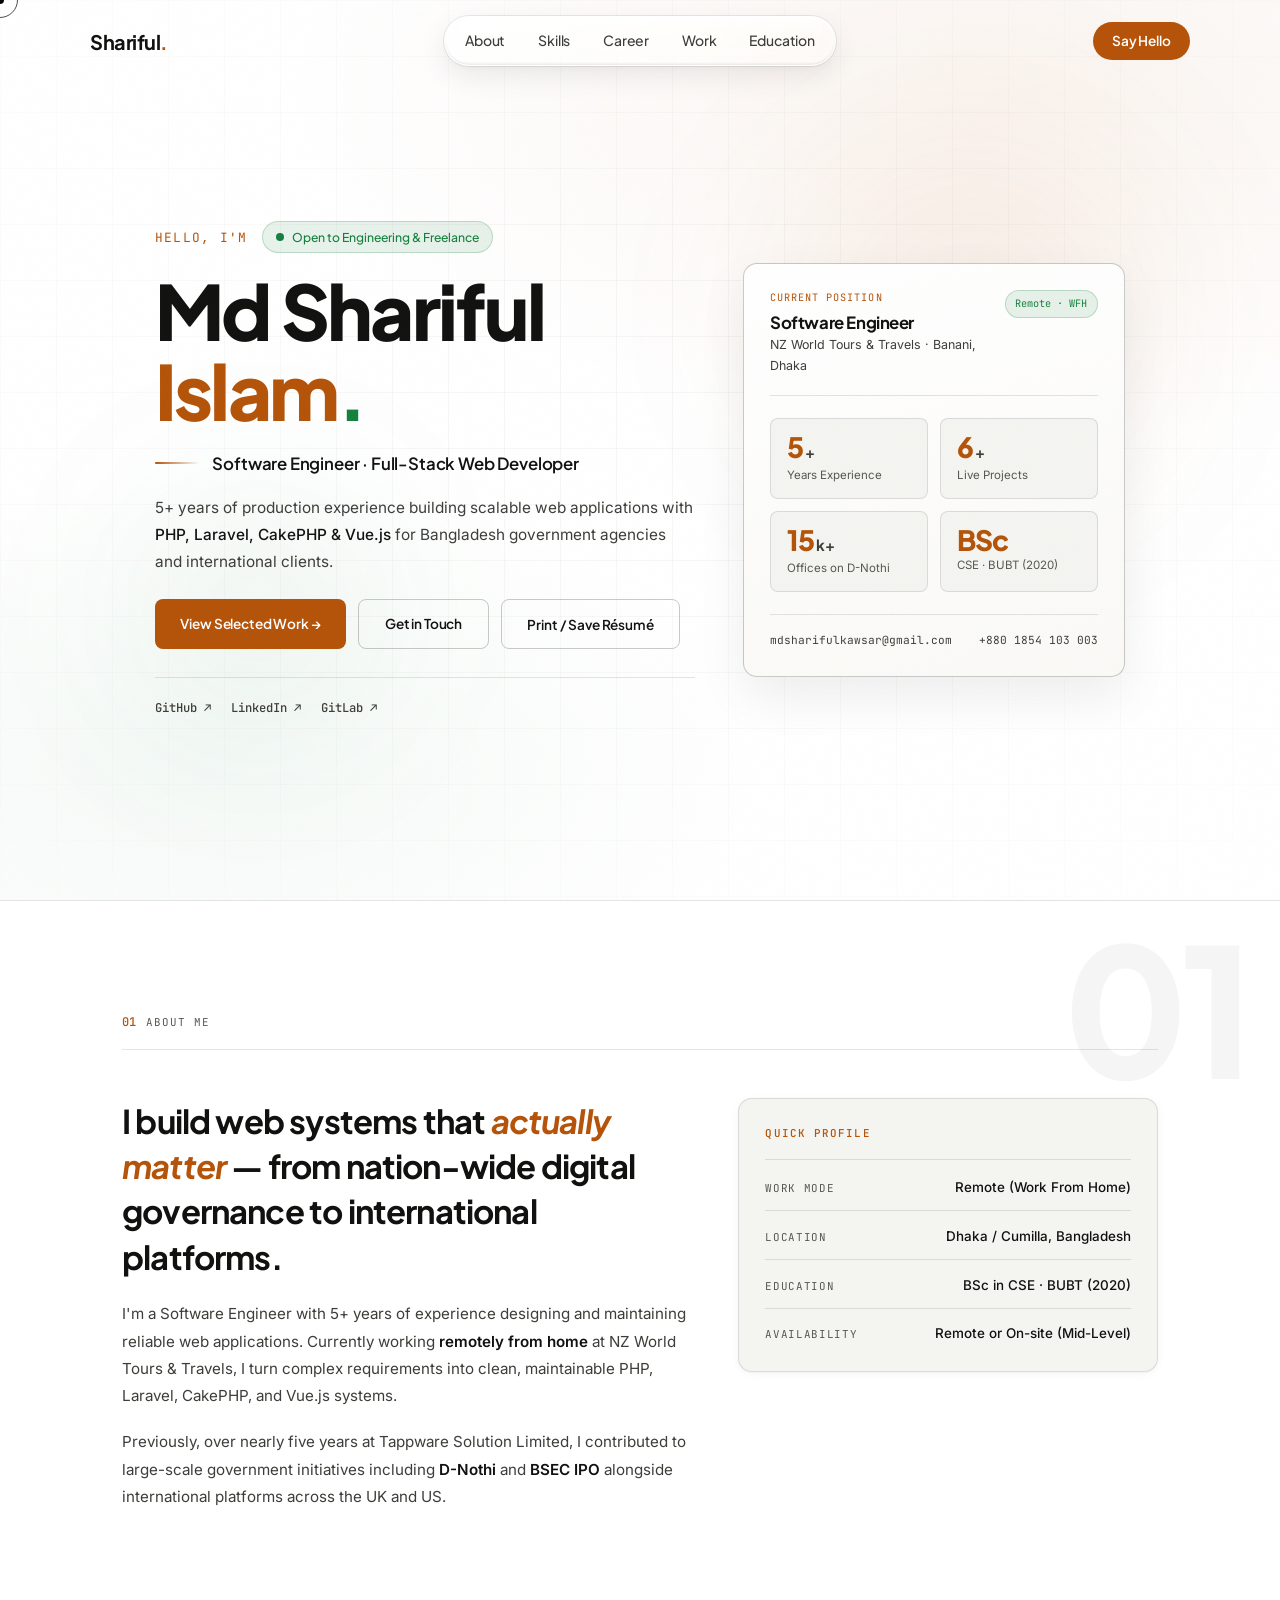
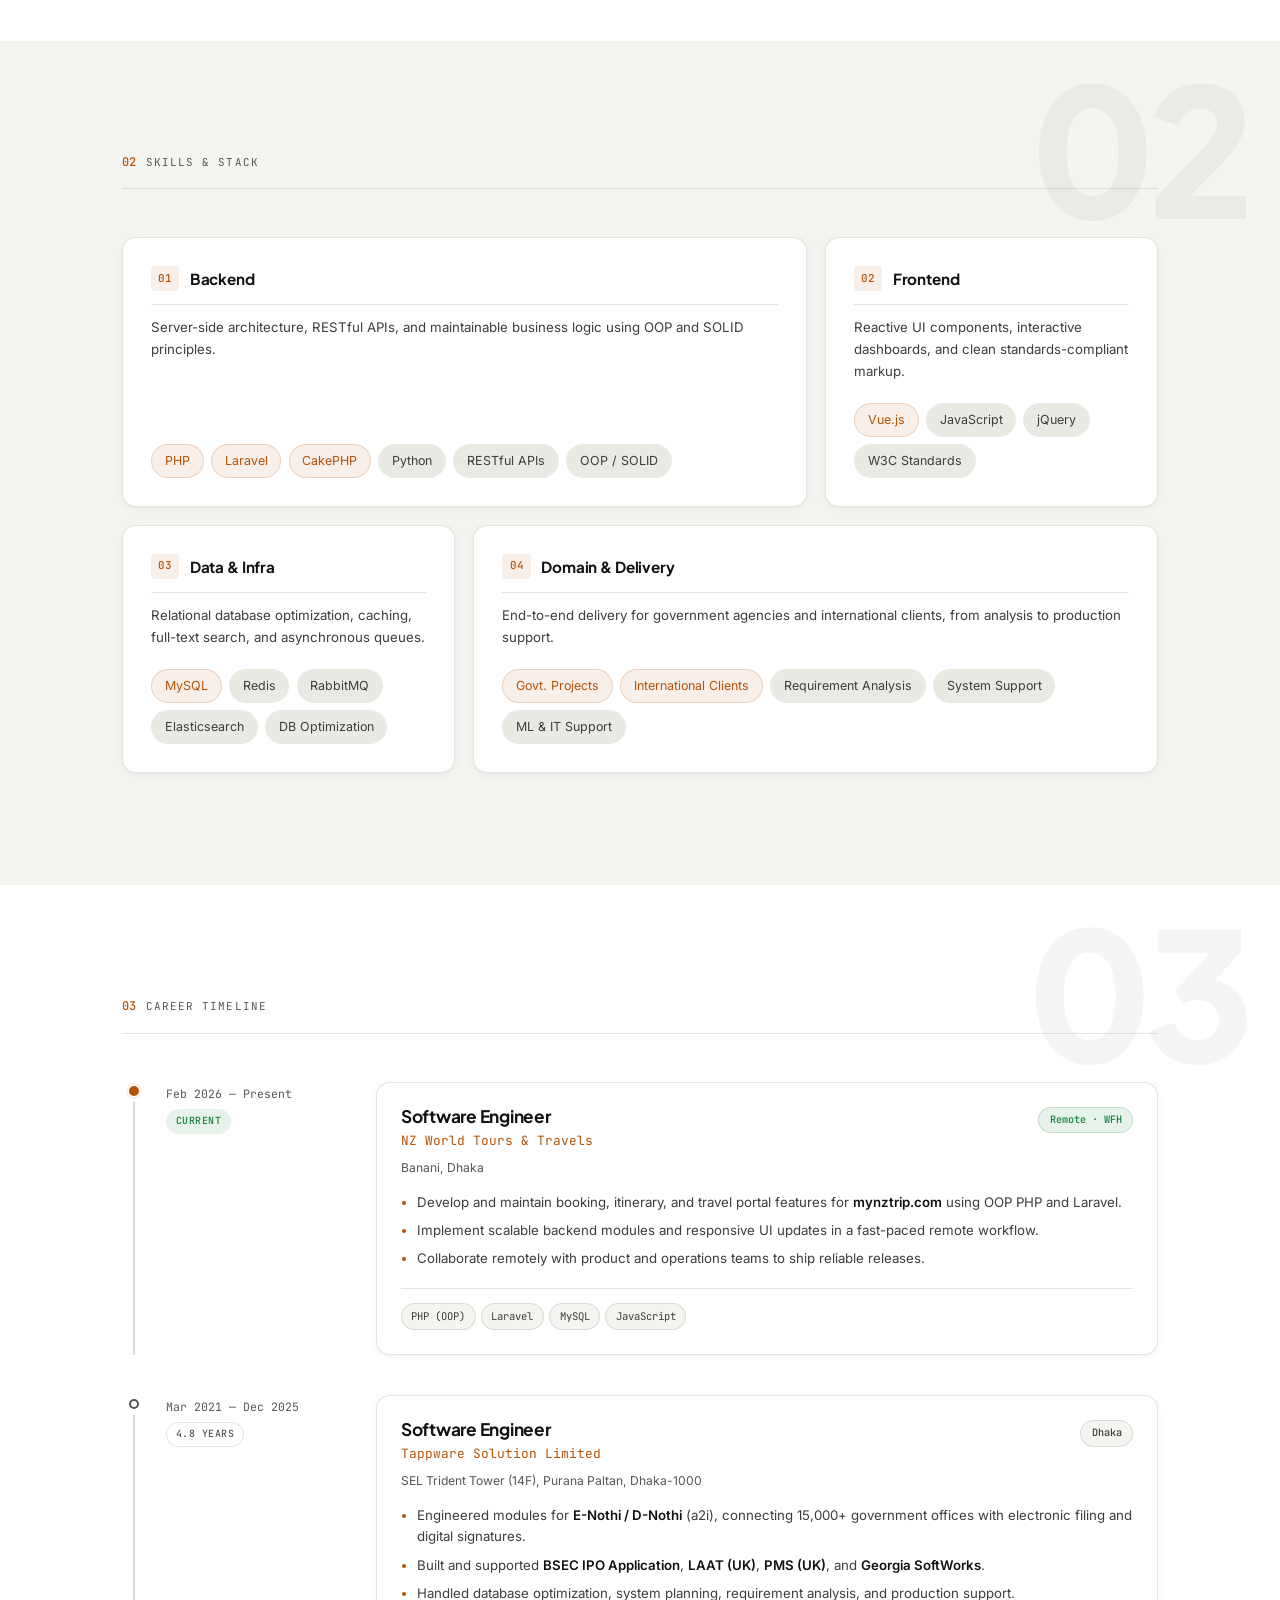
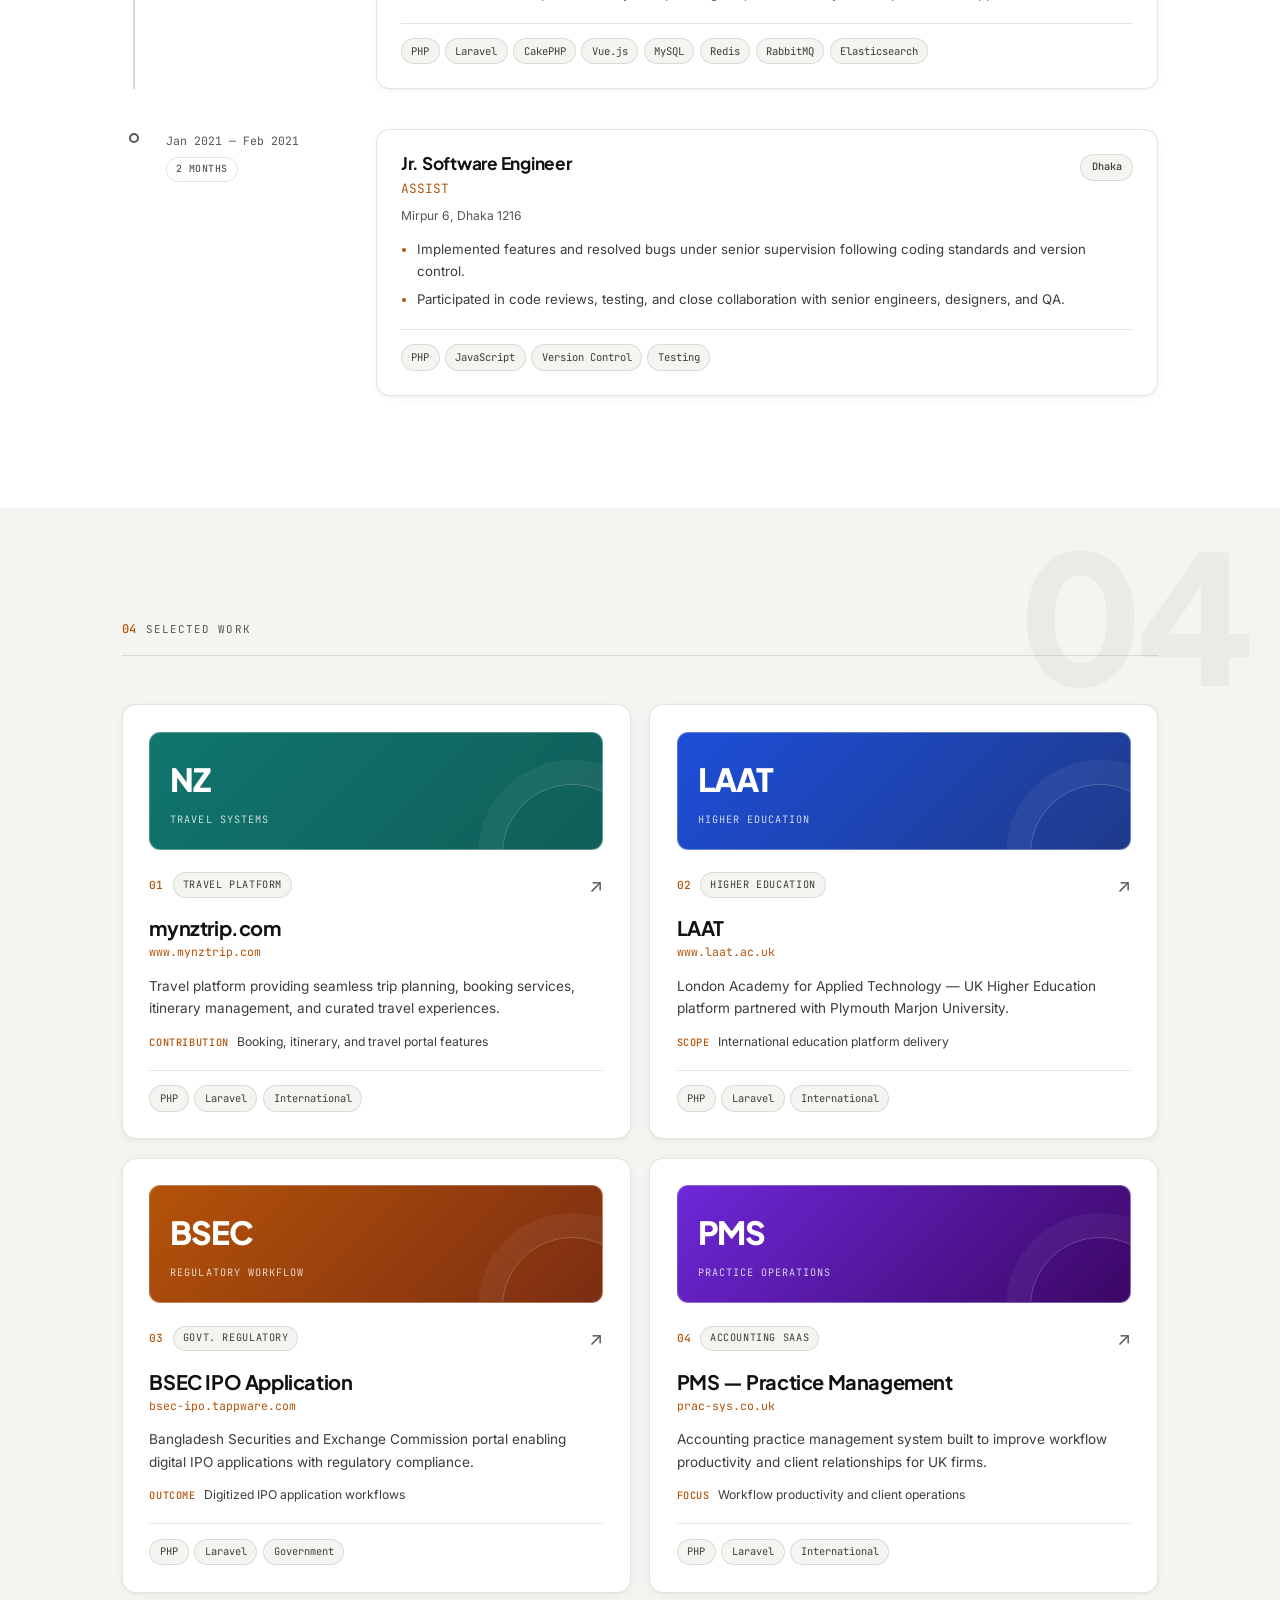
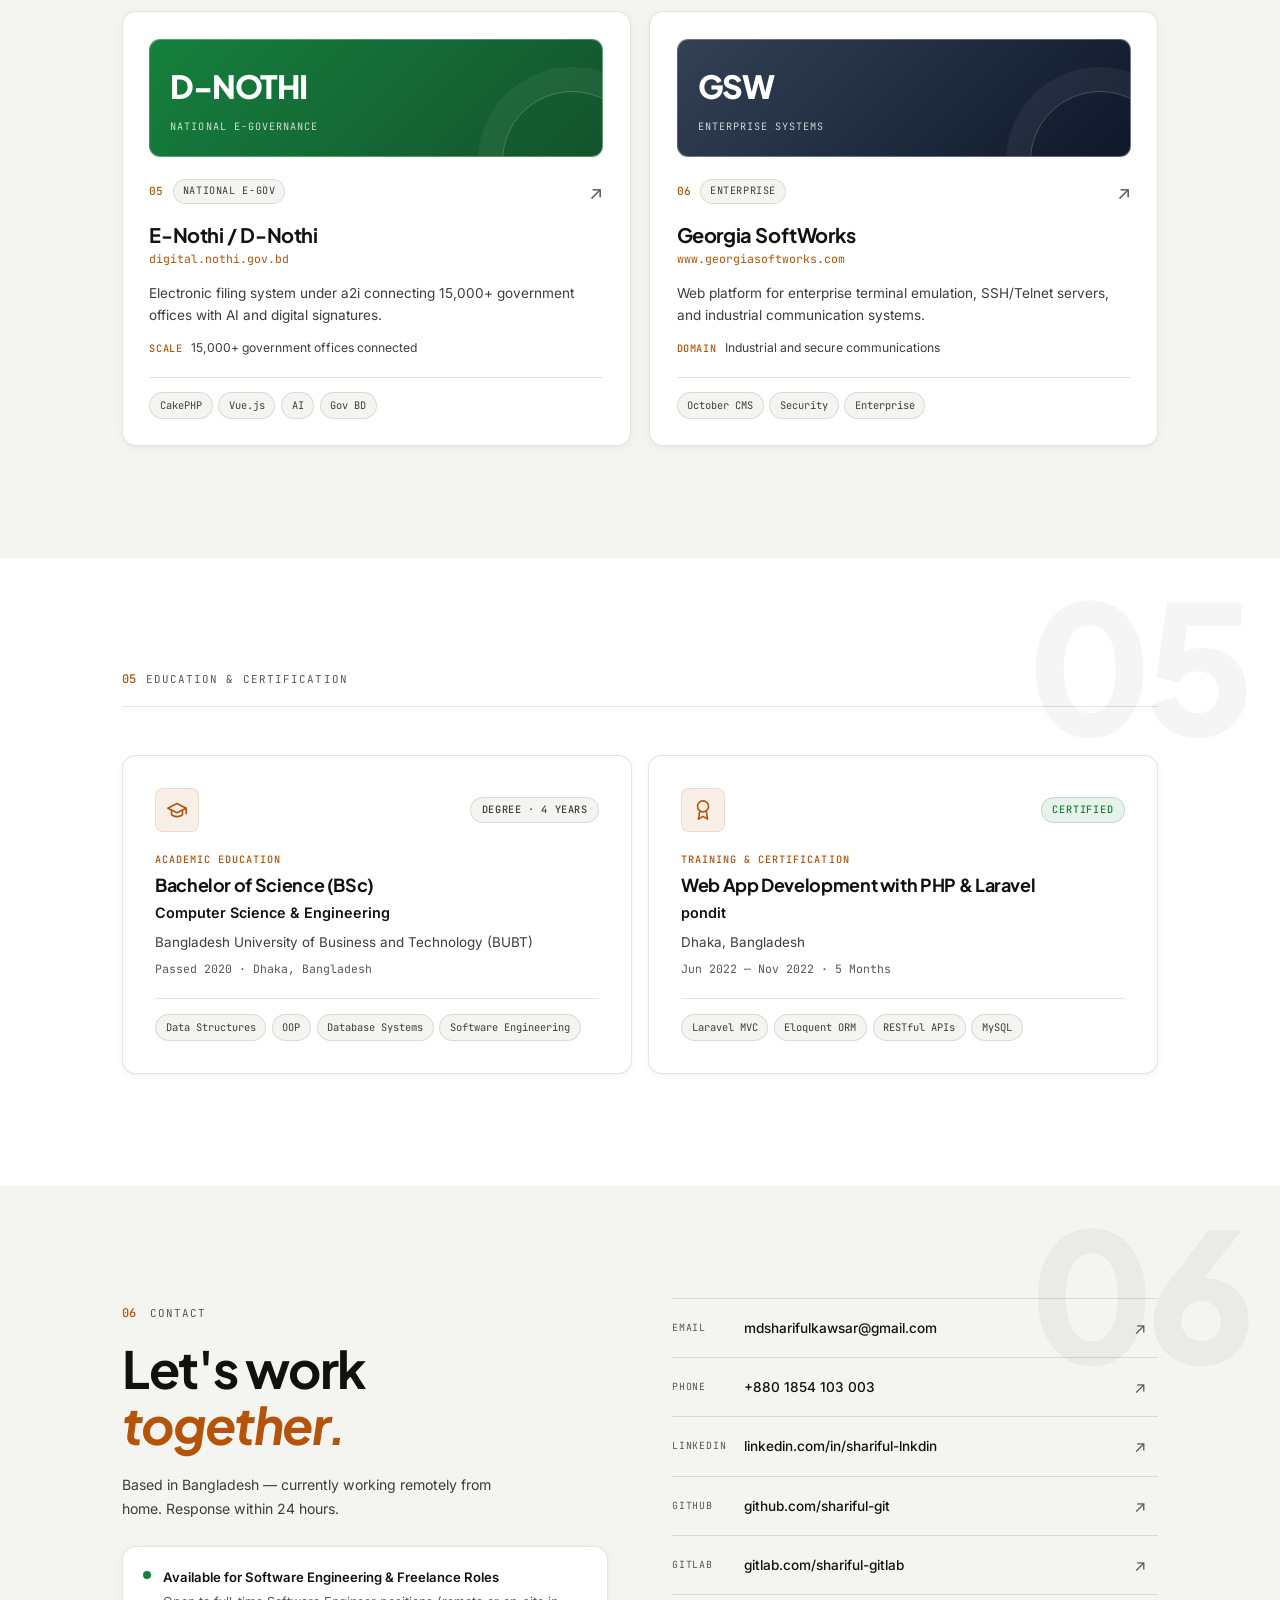
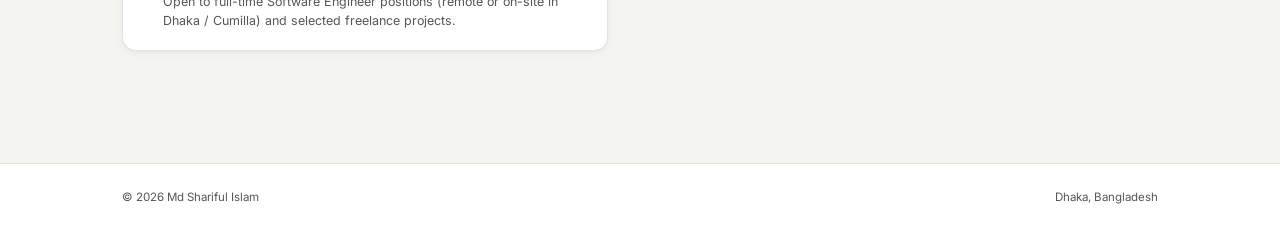
==== commit f3450209: "Add meta tags, improve accessibility, and enhance project cards; create 404 page and robots.txt" ====
--- a/index.html
+++ b/index.html
@@ -10,12 +10,14 @@
   <meta name="author" content="Md Shariful Islam" />
   <meta name="robots" content="index, follow" />
   <meta name="theme-color" content="#FFFFFF" />
+  <meta name="color-scheme" content="light" />
 
   <!-- Open Graph / Social -->
   <meta property="og:type" content="website" />
   <meta property="og:title" content="Md Shariful Islam — Software Engineer" />
   <meta property="og:description" content="5+ years of production experience building scalable web applications with PHP, Laravel, CakePHP &amp; Vue.js." />
   <meta property="og:site_name" content="Md Shariful Islam" />
+  <meta property="og:locale" content="en_US" />
   <meta name="twitter:card" content="summary" />
   <meta name="twitter:title" content="Md Shariful Islam — Software Engineer" />
   <meta name="twitter:description" content="Software Engineer specializing in PHP, Laravel, CakePHP, Vue.js, and scalable web architectures." />
@@ -86,7 +88,7 @@
   </nav>
 
   <!-- Mobile Nav -->
-  <div class="mob-nav" id="mobNav" aria-label="Mobile navigation" aria-hidden="true">
+  <div class="mob-nav" id="mobNav" aria-label="Mobile navigation" aria-hidden="true" inert>
     <div class="mob-nav__inner">
       <ul class="mob-nav__links">
         <li><a href="#about">About</a></li>
@@ -114,7 +116,7 @@
           <span class="hero__greeting">Hello, I'm</span>
           <span class="hero__avail-pill">
             <span class="status-dot"></span>
-            Open to Mid-Level &amp; Freelance
+            Open to Engineering &amp; Freelance
           </span>
         </div>
 
@@ -135,6 +137,7 @@
         <div class="hero__actions anim-hero" data-delay="5">
           <a href="#projects" class="btn btn--primary" data-hover>View Selected Work →</a>
           <a href="#contact" class="btn btn--ghost" data-hover>Get in Touch</a>
+          <button type="button" class="btn btn--ghost" id="printResume" data-hover>Print / Save Résumé</button>
         </div>
 
         <div class="hero__socials anim-hero" data-delay="6">
@@ -404,6 +407,7 @@
 
       <div class="proj-grid">
         <a href="https://www.mynztrip.com" target="_blank" rel="noopener noreferrer" class="proj-card reveal" data-hover>
+          <div class="proj-card__visual proj-card__visual--travel" aria-hidden="true"><span>NZ</span><small>Travel systems</small></div>
           <div class="proj-card__top">
             <span class="proj-card__num">01</span>
             <span class="proj-card__cat">Travel Platform</span>
@@ -412,12 +416,14 @@
           <h3 class="proj-card__name">mynztrip.com</h3>
           <p class="proj-card__url">www.mynztrip.com</p>
           <p class="proj-card__desc">Travel platform providing seamless trip planning, booking services, itinerary management, and curated travel experiences.</p>
+          <p class="proj-card__impact"><strong>Contribution</strong> Booking, itinerary, and travel portal features</p>
           <div class="proj-card__tags">
             <span>PHP</span><span>Laravel</span><span>International</span>
           </div>
         </a>
 
         <a href="https://www.laat.ac.uk" target="_blank" rel="noopener noreferrer" class="proj-card reveal" data-hover>
+          <div class="proj-card__visual proj-card__visual--education" aria-hidden="true"><span>LAAT</span><small>Higher education</small></div>
           <div class="proj-card__top">
             <span class="proj-card__num">02</span>
             <span class="proj-card__cat">Higher Education</span>
@@ -426,12 +432,14 @@
           <h3 class="proj-card__name">LAAT</h3>
           <p class="proj-card__url">www.laat.ac.uk</p>
           <p class="proj-card__desc">London Academy for Applied Technology — UK Higher Education platform partnered with Plymouth Marjon University.</p>
+          <p class="proj-card__impact"><strong>Scope</strong> International education platform delivery</p>
           <div class="proj-card__tags">
             <span>PHP</span><span>Laravel</span><span>International</span>
           </div>
         </a>
 
         <a href="https://bsec-ipo.tappware.com" target="_blank" rel="noopener noreferrer" class="proj-card reveal" data-hover>
+          <div class="proj-card__visual proj-card__visual--regulatory" aria-hidden="true"><span>BSEC</span><small>Regulatory workflow</small></div>
           <div class="proj-card__top">
             <span class="proj-card__num">03</span>
             <span class="proj-card__cat">Govt. Regulatory</span>
@@ -440,12 +448,14 @@
           <h3 class="proj-card__name">BSEC IPO Application</h3>
           <p class="proj-card__url">bsec-ipo.tappware.com</p>
           <p class="proj-card__desc">Bangladesh Securities and Exchange Commission portal enabling digital IPO applications with regulatory compliance.</p>
+          <p class="proj-card__impact"><strong>Outcome</strong> Digitized IPO application workflows</p>
           <div class="proj-card__tags">
             <span>PHP</span><span>Laravel</span><span>Government</span>
           </div>
         </a>
 
         <a href="https://prac-sys.co.uk" target="_blank" rel="noopener noreferrer" class="proj-card reveal" data-hover>
+          <div class="proj-card__visual proj-card__visual--saas" aria-hidden="true"><span>PMS</span><small>Practice operations</small></div>
           <div class="proj-card__top">
             <span class="proj-card__num">04</span>
             <span class="proj-card__cat">Accounting SaaS</span>
@@ -454,12 +464,14 @@
           <h3 class="proj-card__name">PMS — Practice Management</h3>
           <p class="proj-card__url">prac-sys.co.uk</p>
           <p class="proj-card__desc">Accounting practice management system built to improve workflow productivity and client relationships for UK firms.</p>
+          <p class="proj-card__impact"><strong>Focus</strong> Workflow productivity and client operations</p>
           <div class="proj-card__tags">
             <span>PHP</span><span>Laravel</span><span>International</span>
           </div>
         </a>
 
         <a href="https://digital.nothi.gov.bd" target="_blank" rel="noopener noreferrer" class="proj-card reveal" data-hover>
+          <div class="proj-card__visual proj-card__visual--government" aria-hidden="true"><span>D-NOTHI</span><small>National e-governance</small></div>
           <div class="proj-card__top">
             <span class="proj-card__num">05</span>
             <span class="proj-card__cat">National e-Gov</span>
@@ -468,12 +480,14 @@
           <h3 class="proj-card__name">E-Nothi / D-Nothi</h3>
           <p class="proj-card__url">digital.nothi.gov.bd</p>
           <p class="proj-card__desc">Electronic filing system under a2i connecting 15,000+ government offices with AI and digital signatures.</p>
+          <p class="proj-card__impact"><strong>Scale</strong> 15,000+ government offices connected</p>
           <div class="proj-card__tags">
             <span>CakePHP</span><span>Vue.js</span><span>AI</span><span>Gov BD</span>
           </div>
         </a>
 
         <a href="https://www.georgiasoftworks.com" target="_blank" rel="noopener noreferrer" class="proj-card reveal" data-hover>
+          <div class="proj-card__visual proj-card__visual--enterprise" aria-hidden="true"><span>GSW</span><small>Enterprise systems</small></div>
           <div class="proj-card__top">
             <span class="proj-card__num">06</span>
             <span class="proj-card__cat">Enterprise</span>
@@ -482,6 +496,7 @@
           <h3 class="proj-card__name">Georgia SoftWorks</h3>
           <p class="proj-card__url">www.georgiasoftworks.com</p>
           <p class="proj-card__desc">Web platform for enterprise terminal emulation, SSH/Telnet servers, and industrial communication systems.</p>
+          <p class="proj-card__impact"><strong>Domain</strong> Industrial and secure communications</p>
           <div class="proj-card__tags">
             <span>October CMS</span><span>Security</span><span>Enterprise</span>
           </div>
@@ -561,8 +576,8 @@
           <div class="contact__avail">
             <span class="status-dot"></span>
             <div>
-              <strong>Available for Mid-Level &amp; Freelance Roles</strong>
-              <p>Open to full-time Software Engineer positions (remote or on-site in Dhaka / Cumilla).</p>
+              <strong>Available for Software Engineering &amp; Freelance Roles</strong>
+              <p>Open to full-time Software Engineer positions (remote or on-site in Dhaka / Cumilla) and selected freelance projects.</p>
             </div>
           </div>
         </div>
--- a/style.css
+++ b/style.css
@@ -661,6 +661,7 @@
   font-weight: 600;
   border-radius: var(--r);
   border: none;
+  cursor: pointer;
   letter-spacing: -0.01em;
   transition: all 0.25s var(--ease);
 }
@@ -1279,6 +1280,59 @@
   transition: border-color 0.25s, box-shadow 0.25s, transform 0.25s var(--ease);
 }
 
+.proj-card__visual {
+  min-height: 118px;
+  margin-bottom: 1.25rem;
+  padding: 1.25rem;
+  border: 1px solid rgba(255,255,255,0.3);
+  border-radius: calc(var(--r-lg) - 3px);
+  display: flex;
+  flex-direction: column;
+  justify-content: space-between;
+  overflow: hidden;
+  position: relative;
+  color: #fff;
+  background: linear-gradient(135deg, #292926, #111110);
+}
+
+.proj-card__visual::after {
+  content: '';
+  position: absolute;
+  width: 140px;
+  height: 140px;
+  right: -40px;
+  bottom: -75px;
+  border: 1px solid rgba(255,255,255,0.22);
+  border-radius: 50%;
+  box-shadow: 0 0 0 24px rgba(255,255,255,0.05);
+}
+
+.proj-card__visual span {
+  position: relative;
+  z-index: 1;
+  font-family: 'Plus Jakarta Sans', sans-serif;
+  font-size: clamp(1.35rem, 3vw, 2rem);
+  font-weight: 800;
+  letter-spacing: -0.04em;
+}
+
+.proj-card__visual small {
+  position: relative;
+  z-index: 1;
+  font-family: 'JetBrains Mono', monospace;
+  font-size: 0.64rem;
+  text-transform: uppercase;
+  letter-spacing: 0.1em;
+  opacity: 0.78;
+}
+
+.proj-card__visual--travel { background: linear-gradient(135deg, #0F766E, #115E59); }
+.proj-card__visual--education { background: linear-gradient(135deg, #1D4ED8, #1E3A8A); }
+.proj-card__visual--regulatory { background: linear-gradient(135deg, #B45309, #7C2D12); }
+.proj-card__visual--saas { background: linear-gradient(135deg, #6D28D9, #3B0764); }
+.proj-card__visual--government { background: linear-gradient(135deg, #15803D, #14532D); }
+.proj-card__visual--enterprise { background: linear-gradient(135deg, #334155, #0F172A); }
+
 .proj-card:hover {
   border-color: rgba(180,83,9,0.35);
   box-shadow: 0 12px 30px rgba(20,20,19,0.07);
@@ -1348,8 +1402,25 @@
   font-size: 0.85rem;
   color: var(--text-dim);
   line-height: 1.65;
-  margin-bottom: 1.25rem;
+  margin-bottom: 0.8rem;
   flex: 1;
+}
+
+.proj-card__impact {
+  font-size: 0.76rem;
+  color: var(--text-dim);
+  line-height: 1.55;
+  margin-bottom: 1.15rem;
+}
+
+.proj-card__impact strong {
+  color: var(--accent);
+  font-family: 'JetBrains Mono', monospace;
+  font-size: 0.64rem;
+  font-weight: 500;
+  text-transform: uppercase;
+  letter-spacing: 0.06em;
+  margin-right: 0.35rem;
 }
 
 .proj-card__tags {
@@ -1845,6 +1916,7 @@
   .skip-link,
   nav,
   .mob-nav,
+  .hero__actions,
   .hero__blob,
   .section__bg-num {
     display: none !important;
